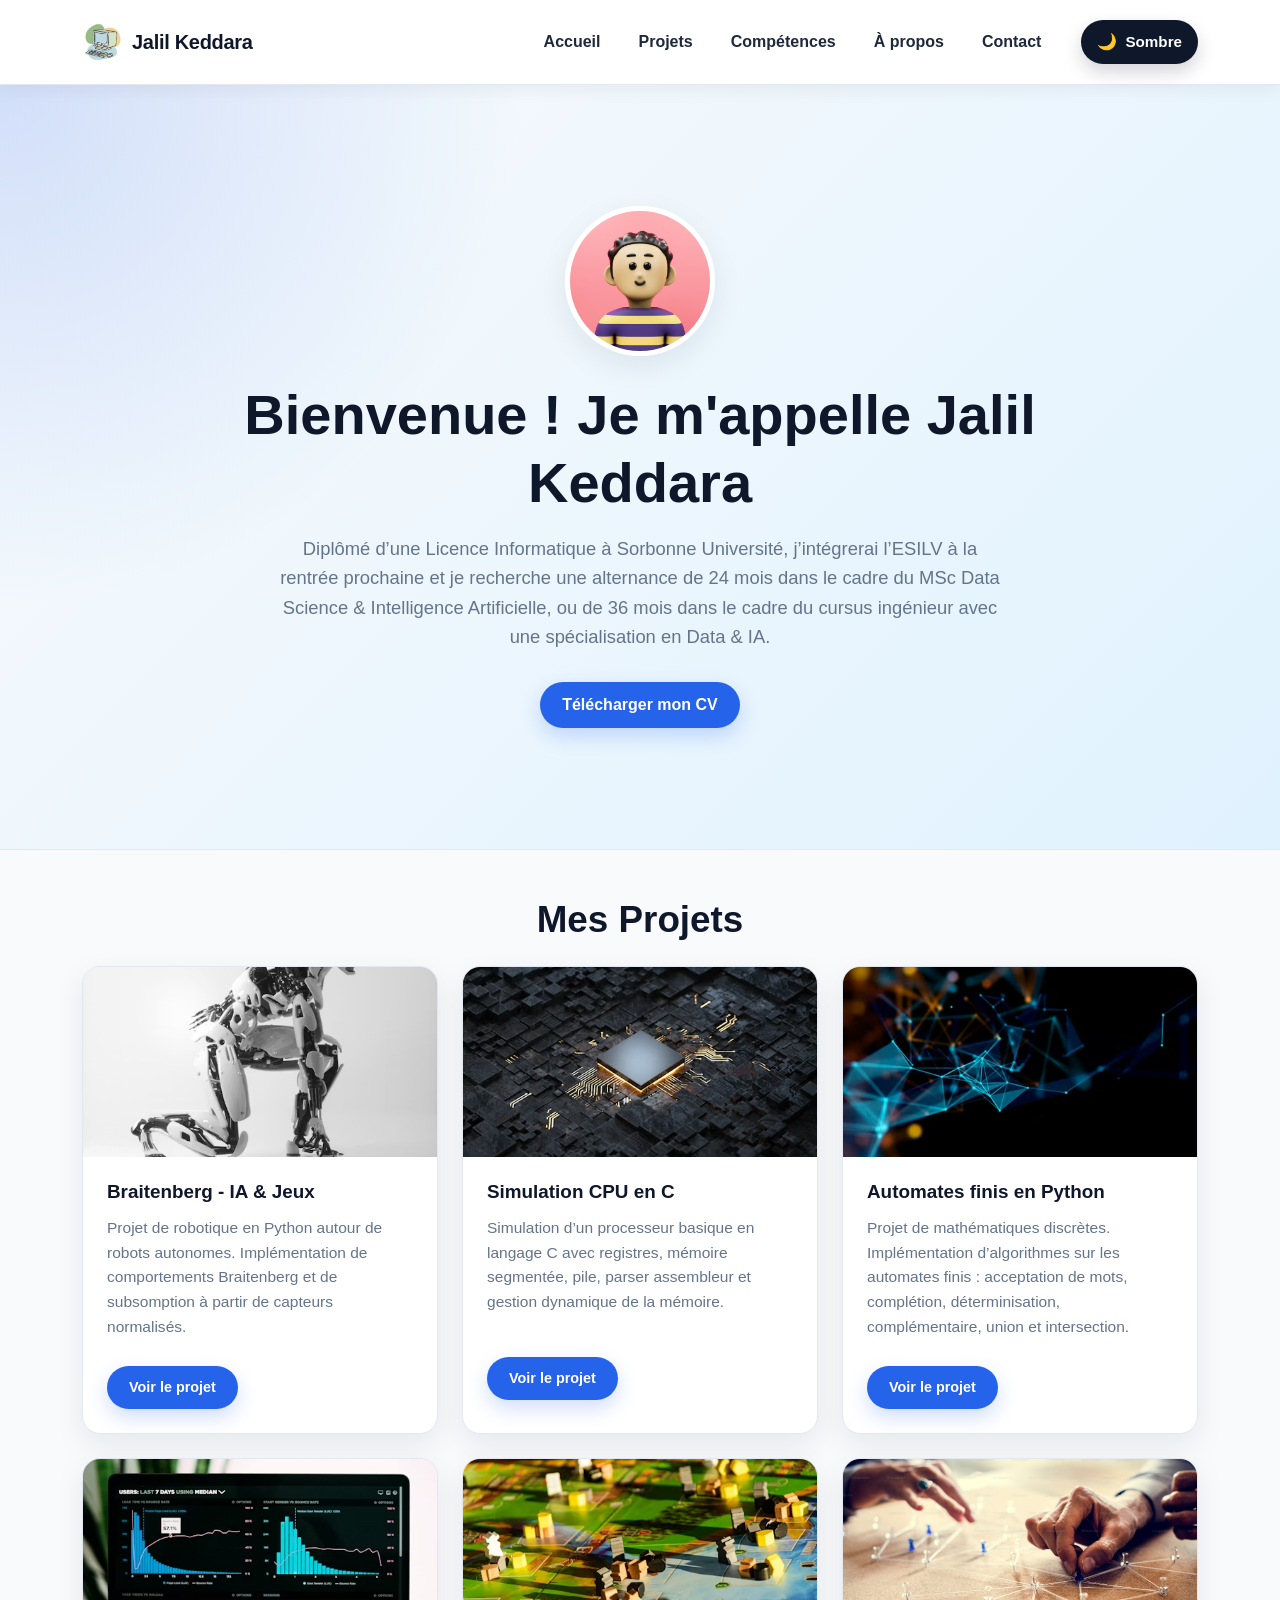
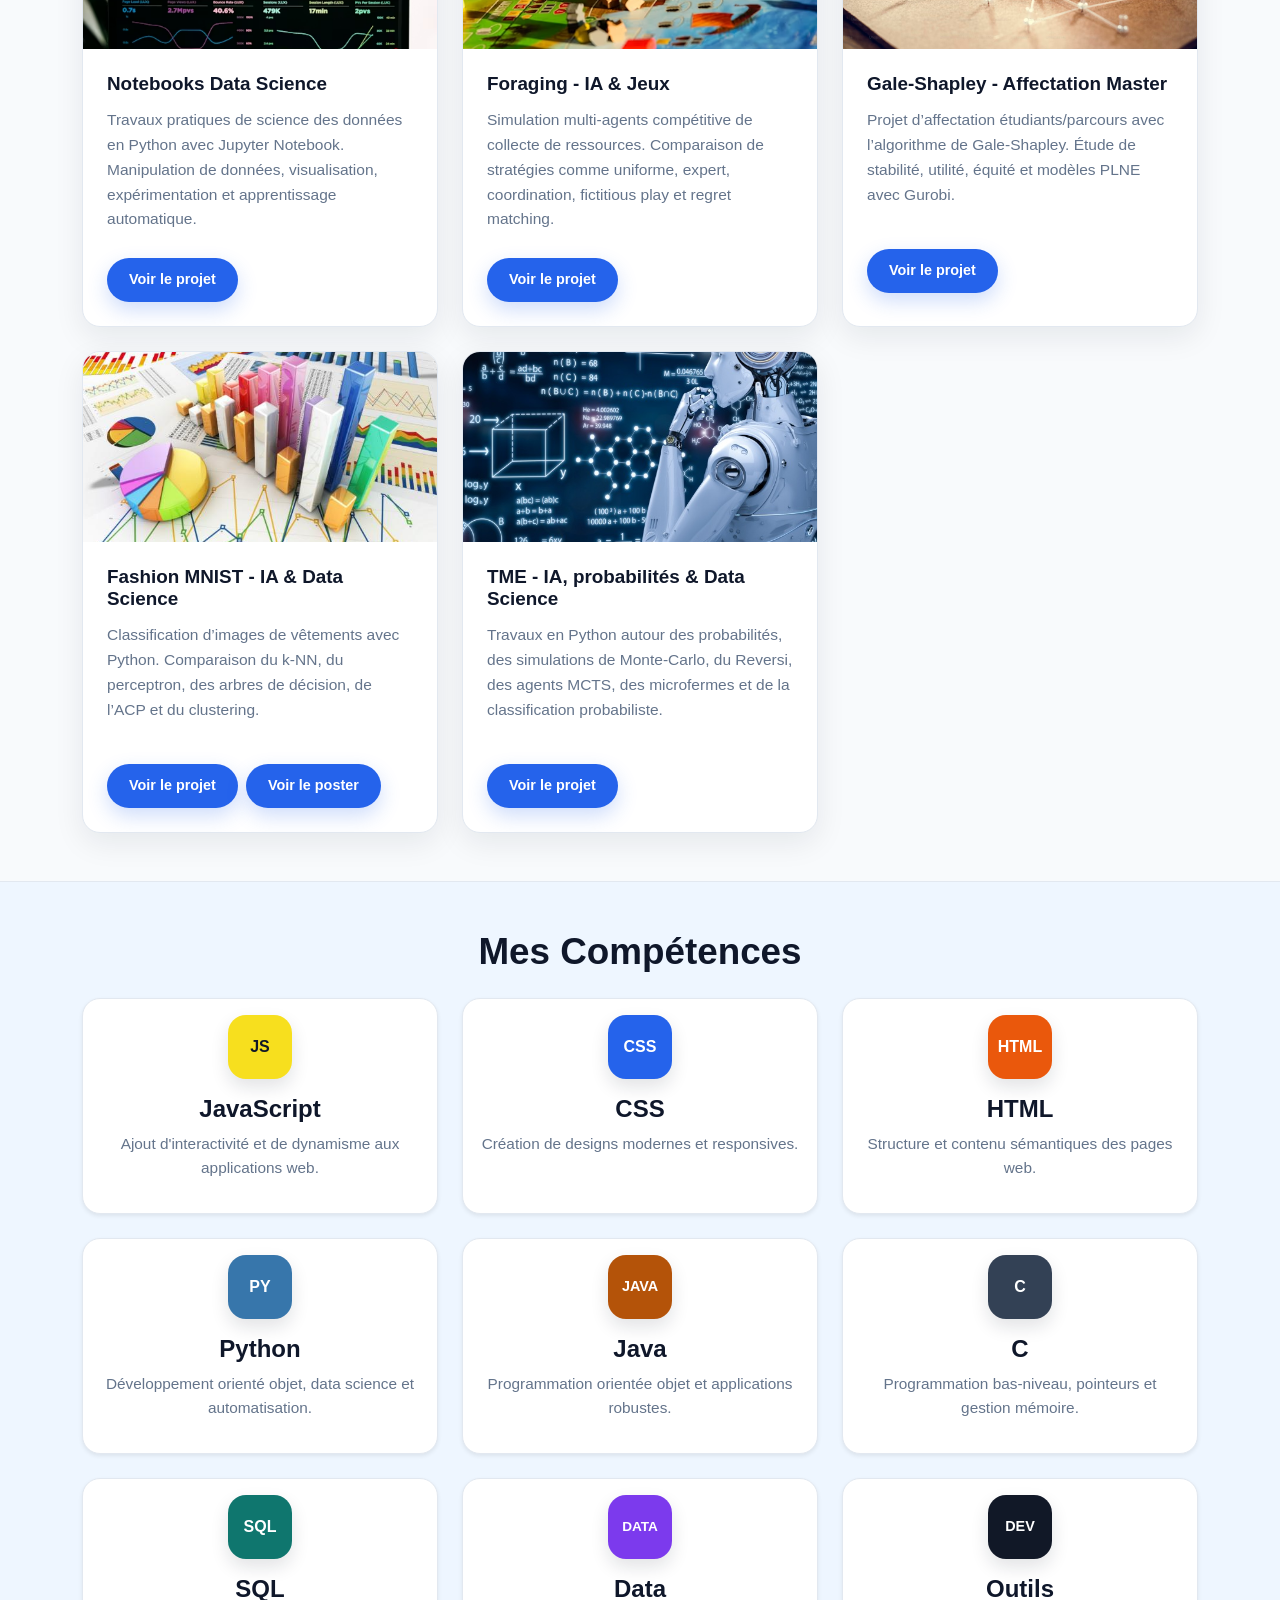
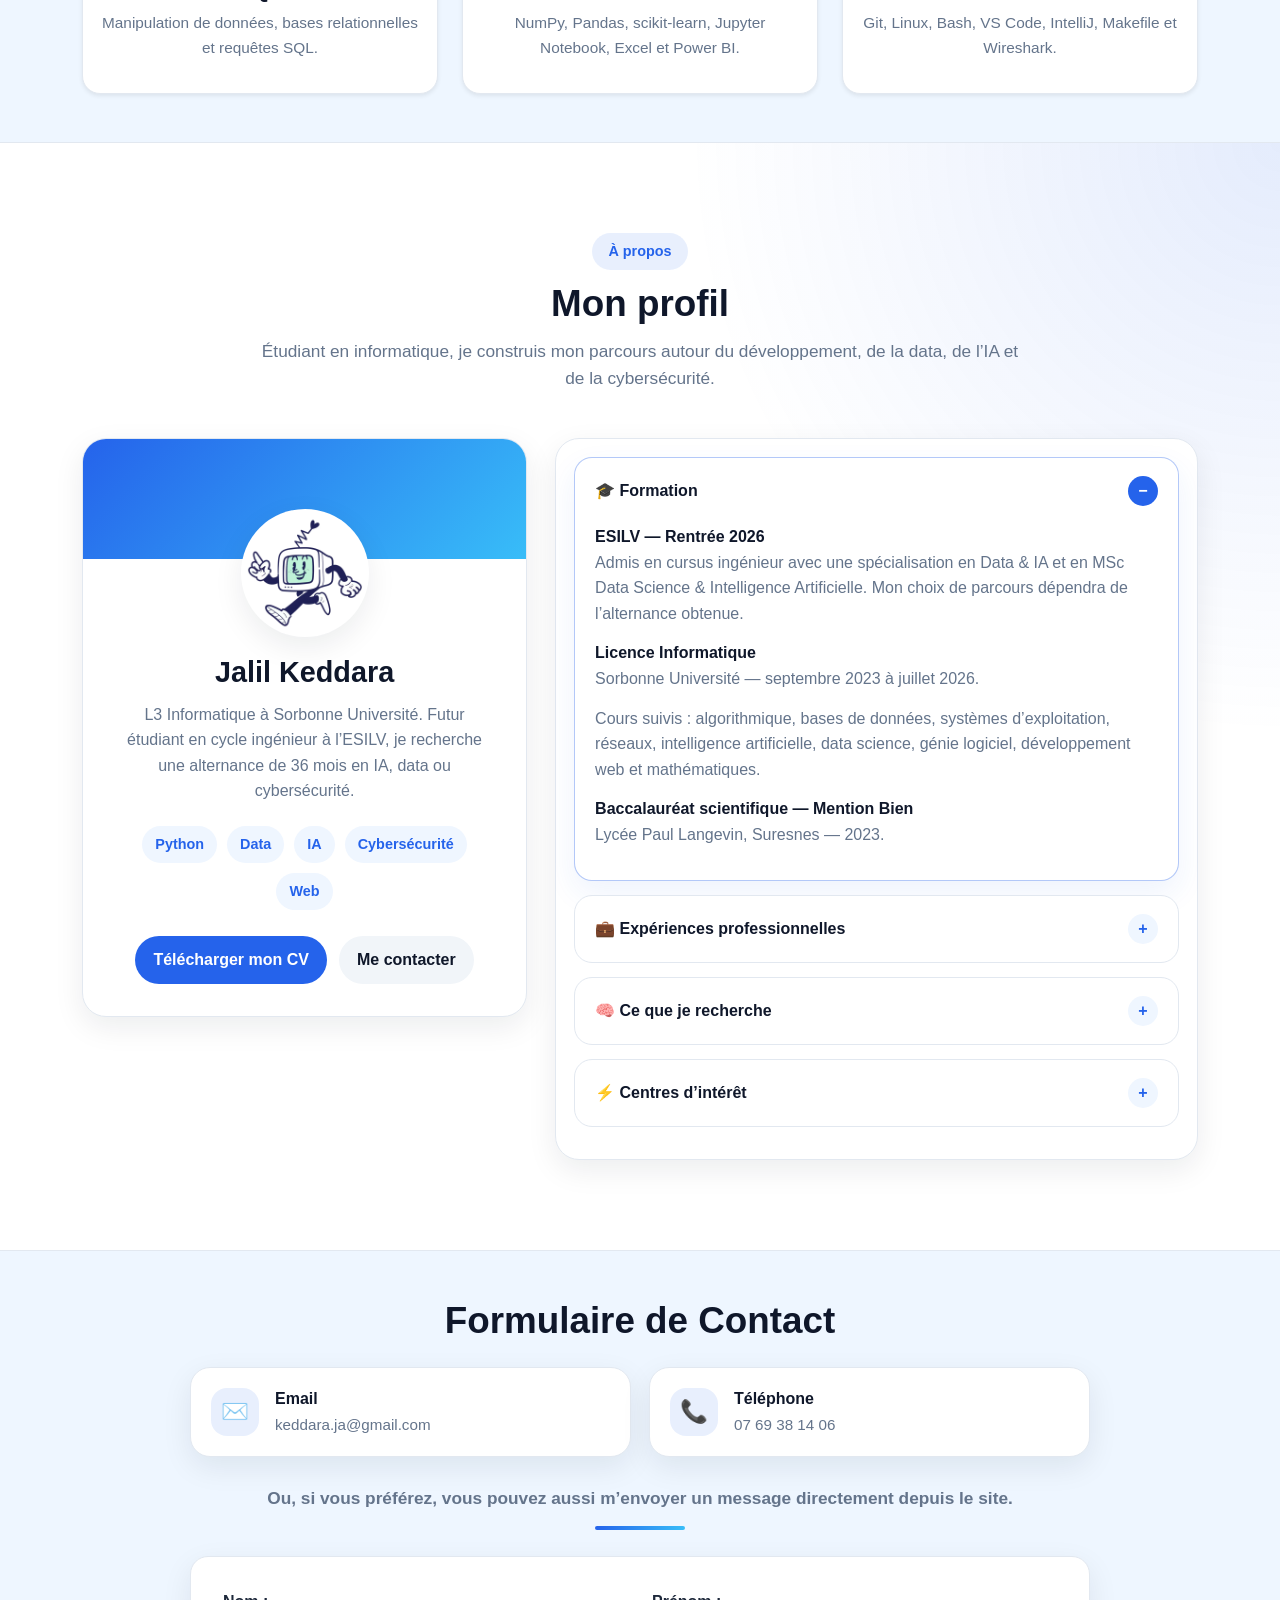
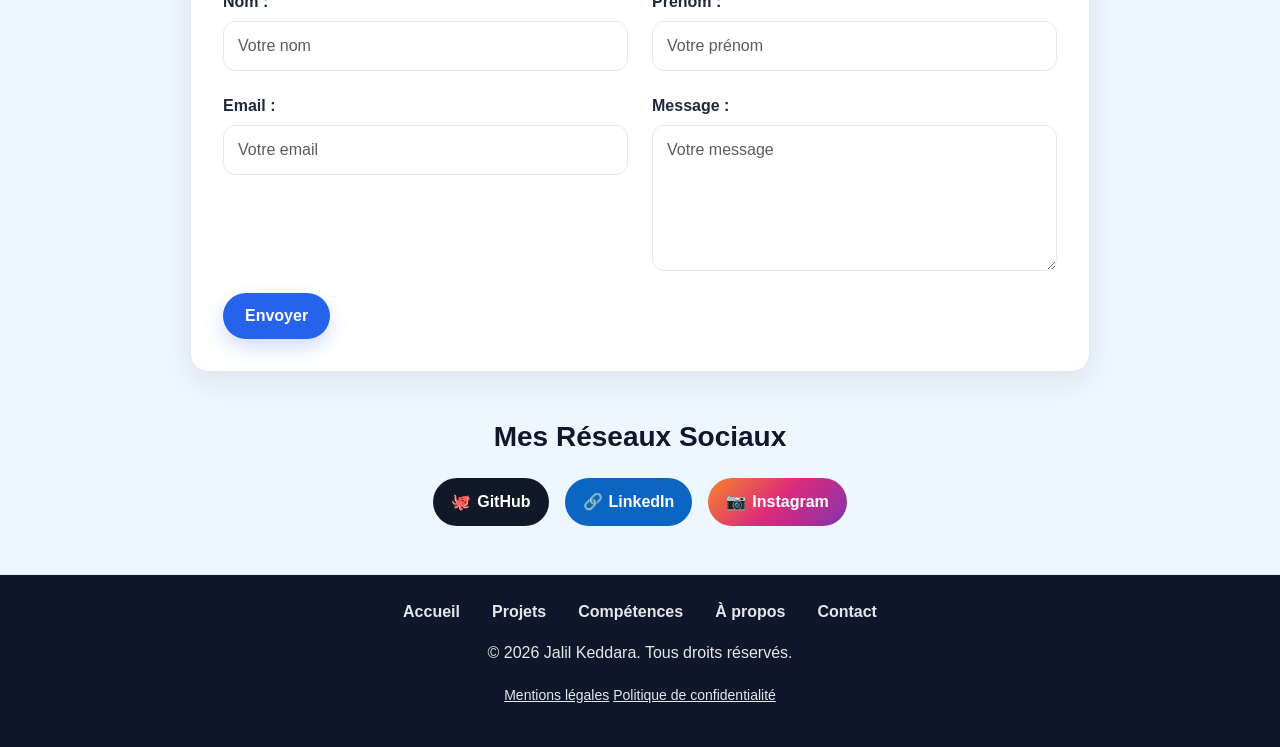
==== index.html @ 9b80ce64 "Mise à jour du portfolio et de la formation" ====
<!DOCTYPE html>
<html lang="fr">
<head>
    <meta charset="UTF-8">
    <meta name="viewport" content="width=device-width, initial-scale=1.0">
    <title>Portfolio - Jalil</title>

    <!-- Bootstrap CSS -->
    <link href="https://cdn.jsdelivr.net/npm/bootstrap@5.3.3/dist/css/bootstrap.min.css" rel="stylesheet">
    
    <!-- CSS local -->
    <link rel="stylesheet" href="index.css">
</head>

<body>
    <header>
    <nav class="navbar navbar-expand-md navbar-light py-3">
        <div class="container">
            <a class="navbar-brand d-flex align-items-center" href="#home">
                <img src="éléments/logo.avif" alt="Logo" width="42" height="42" class="me-2">
                <span class="brand-name">Jalil Keddara</span>
            </a>

            <button class="navbar-toggler" type="button" data-bs-toggle="collapse" data-bs-target="#navbarNav" 
                aria-controls="navbarNav" aria-expanded="false" aria-label="Toggle navigation">
                <span class="navbar-toggler-icon"></span>
            </button>

            <div class="collapse navbar-collapse" id="navbarNav">
                <ul class="navbar-nav ms-auto align-items-md-center text-center text-md-start">
                    <li class="nav-item">
                        <a class="nav-link" href="#home">Accueil</a>
                    </li>

                    <li class="nav-item">
                        <a class="nav-link" href="#projects">Projets</a>
                    </li>

                    <li class="nav-item">
                        <a class="nav-link" href="#skills">Compétences</a>
                    </li>

                    <li class="nav-item">
                        <a class="nav-link" href="#about">À propos</a>
                    </li>

                    <li class="nav-item">
                        <a class="nav-link" href="#contact">Contact</a>
                    </li>

                    <li class="nav-item ms-md-3 mt-3 mt-md-0">
                        <button id="toggleDarkMode" class="dark-toggle" type="button">
                            <span class="dark-toggle-icon">🌙</span>
                            <span class="dark-toggle-text">Sombre</span>
                        </button>
                    </li>
                </ul>
            </div>
        </div>
    </nav>
    </header>

    <!-- Accueil -->
    <section id="home">
        <div class="intro">
            <img src="éléments/avatar.avif" alt="Avatar de profil" class="profile-picture">
            <h1>Bienvenue ! Je m'appelle Jalil Keddara</h1>
            <p>
                Diplômé d’une Licence Informatique à Sorbonne Université, j’intégrerai l’ESILV à la rentrée prochaine et je recherche une alternance de 24 		 	 mois dans le cadre du MSc Data Science & Intelligence Artificielle, ou de 36 mois dans le cadre du cursus ingénieur avec une spécialisation en Data & IA.
            </p>
            <a href="éléments/cv.pdf" target="_blank" download class="btn btn-primary">Télécharger mon CV</a>
        </div>
    </section>

    <!-- Projets -->
	<section id="projects" class="p-5">
	    <div class="container">
		<h2 class="text-center mb-4">Mes Projets</h2>

		<div class="row g-4">

		    <!-- Projet 1 : Braitenberg -->
		    <div class="col-md-6 col-lg-4">
		        <div class="card h-100">
		            <img
		                src="éléments/braitenberg.avif"
		                class="img-fluid card-img-top"
		                alt="Projet Braitenberg"
		            >

		            <div class="card-body">
		                <h5 class="card-title">Braitenberg - IA & Jeux</h5>

		                <p class="card-text">
		                    Projet de robotique en Python autour de robots autonomes.
		                    Implémentation de comportements Braitenberg et de subsomption
		                    à partir de capteurs normalisés.
		                </p>

		                <a
		                    href="https://github.com/Jalil192/braitenberg"
		                    target="_blank"
		                    rel="noopener noreferrer"
		                    class="btn btn-primary"
		                >
		                    Voir le projet
		                </a>
		            </div>
		        </div>
		    </div>

		    <!-- Projet 2 : Simulation CPU -->
		    <div class="col-md-6 col-lg-4">
		        <div class="card h-100">
		            <img
		                src="éléments/cpu.avif"
		                class="img-fluid card-img-top"
		                alt="Projet Simulation CPU"
		            >

		            <div class="card-body">
		                <h5 class="card-title">Simulation CPU en C</h5>

		                <p class="card-text">
		                    Simulation d’un processeur basique en langage C avec registres,
		                    mémoire segmentée, pile, parser assembleur et gestion dynamique
		                    de la mémoire.
		                </p>

		                <a
		                    href="https://github.com/Jalil192/cpu-simulation-c"
		                    target="_blank"
		                    rel="noopener noreferrer"
		                    class="btn btn-primary"
		                >
		                    Voir le projet
		                </a>
		            </div>
		        </div>
		    </div>

		    <!-- Projet 3 : Automates finis -->
		    <div class="col-md-6 col-lg-4">
		        <div class="card h-100">
		            <img
		                src="éléments/automates.avif"
		                class="img-fluid card-img-top"
		                alt="Projet Automates finis"
		            >

		            <div class="card-body">
		                <h5 class="card-title">Automates finis en Python</h5>

		                <p class="card-text">
		                    Projet de mathématiques discrètes. Implémentation d’algorithmes
		                    sur les automates finis : acceptation de mots, complétion,
		                    déterminisation, complémentaire, union et intersection.
		                </p>

		                <a
		                    href="https://github.com/Jalil192/lu2in005-automates-python"
		                    target="_blank"
		                    rel="noopener noreferrer"
		                    class="btn btn-primary"
		                >
		                    Voir le projet
		                </a>
		            </div>
		        </div>
		    </div>

		    <!-- Projet 4 : Notebooks Data Science -->
		    <div class="col-md-6 col-lg-4">
		        <div class="card h-100">
		            <img
		                src="éléments/notebook.avif"
		                class="img-fluid card-img-top"
		                alt="Projet Data Science"
		            >

		            <div class="card-body">
		                <h5 class="card-title">Notebooks Data Science</h5>

		                <p class="card-text">
		                    Travaux pratiques de science des données en Python avec
		                    Jupyter Notebook. Manipulation de données, visualisation,
		                    expérimentation et apprentissage automatique.
		                </p>

		                <a
		                    href="https://github.com/Jalil192/data-science-notebooks"
		                    target="_blank"
		                    rel="noopener noreferrer"
		                    class="btn btn-primary"
		                >
		                    Voir le projet
		                </a>
		            </div>
		        </div>
		    </div>

		    <!-- Projet 5 : Foraging IA & Jeux -->
		    <div class="col-md-6 col-lg-4">
		        <div class="card h-100">
		            <img
		                src="éléments/foraging.avif"
		                class="img-fluid card-img-top"
		                alt="Projet Foraging IA et Jeux"
		            >

		            <div class="card-body">
		                <h5 class="card-title">Foraging - IA & Jeux</h5>

		                <p class="card-text">
		                    Simulation multi-agents compétitive de collecte de ressources.
		                    Comparaison de stratégies comme uniforme, expert, coordination,
		                    fictitious play et regret matching.
		                </p>

		                <a
		                    href="https://github.com/Jalil192/foraging-ia-jeux"
		                    target="_blank"
		                    rel="noopener noreferrer"
		                    class="btn btn-primary"
		                >
		                    Voir le projet
		                </a>
		            </div>
		        </div>
		    </div>

		    <!-- Projet 6 : Gale-Shapley -->
		    <div class="col-md-6 col-lg-4">
		        <div class="card h-100">
		            <img
		                src="éléments/gs.avif"
		                class="img-fluid card-img-top"
		                alt="Projet Gale-Shapley"
		            >

		            <div class="card-body">
		                <h5 class="card-title">Gale-Shapley - Affectation Master</h5>

		                <p class="card-text">
		                    Projet d’affectation étudiants/parcours avec l’algorithme
		                    de Gale-Shapley. Étude de stabilité, utilité, équité
		                    et modèles PLNE avec Gurobi.
		                </p>

		                <a
		                    href="https://github.com/Jalil192/gale-shapley-master-affectation"
		                    target="_blank"
		                    rel="noopener noreferrer"
		                    class="btn btn-primary"
		                >
		                    Voir le projet
		                </a>
		            </div>
		        </div>
		    </div>

		    <!-- Projet 7 : Fashion MNIST -->
		    <div class="col-md-6 col-lg-4">
		        <div class="card h-100">
		            <img
		                src="éléments/stats.jpg"
		                class="img-fluid card-img-top"
		                alt="Projet Fashion MNIST"
		            >

		            <div class="card-body">
		                <h5 class="card-title">Fashion MNIST - IA & Data Science</h5>

		                <p class="card-text">
		                    Classification d’images de vêtements avec Python.
		                    Comparaison du k-NN, du perceptron, des arbres de décision,
		                    de l’ACP et du clustering.
		                </p>

		                <div class="d-flex gap-2 flex-wrap mt-auto">
		                    <a
		                        href="https://github.com/Jalil192/fashion-mnist-ia-data-science"
		                        target="_blank"
		                        rel="noopener noreferrer"
		                        class="btn btn-primary"
		                    >
		                        Voir le projet
		                    </a>

		                    <a
		                        href="https://github.com/Jalil192/fashion-mnist-ia-data-science/blob/main/poster.pdf"
		                        target="_blank"
		                        rel="noopener noreferrer"
		                        class="btn btn-primary"
		                    >
		                        Voir le poster
		                    </a>
		                </div>
		            </div>
		        </div>
		    </div>

		    <!-- Projet 8 : TME statistiques et probabilités -->
		    <div class="col-md-6 col-lg-4">
		        <div class="card h-100">
		            <img
		                src="éléments/machinelearning.jpg"
		                class="img-fluid card-img-top"
		                alt="TME statistiques et probabilités"
		            >

		            <div class="card-body">
		                <h5 class="card-title">TME - IA, probabilités & Data Science</h5>

		                <p class="card-text">
		                    Travaux en Python autour des probabilités, des simulations
		                    de Monte-Carlo, du Reversi, des agents MCTS, des microfermes
		                    et de la classification probabiliste.
		                </p>

		                <a
		                    href="https://github.com/Jalil192/tmes-ia-probabilites-data-science"
		                    target="_blank"
		                    rel="noopener noreferrer"
		                    class="btn btn-primary"
		                >
		                    Voir le projet
		                </a>
		            </div>
		        </div>
		    </div>

		</div>
	    </div>
</section>

    <!-- Compétences -->
    <section id="skills" class="p-5 bg-light">
        <div class="container">
            <h2 class="text-center mb-4">Mes Compétences</h2>

            <div class="row g-4">
                <div class="col-md-4 col-sm-6 text-center">
                    <div class="skill-card p-3 border rounded shadow-sm">
                        <div class="skill-icon js-icon"></div>
                        <h4 class="mt-3">JavaScript</h4>
                        <p>Ajout d'interactivité et de dynamisme aux applications web.</p>
                    </div>
                </div>

                <div class="col-md-4 col-sm-6 text-center">
                    <div class="skill-card p-3 border rounded shadow-sm">
                        <div class="skill-icon css-icon"></div>
                        <h4 class="mt-3">CSS</h4>
                        <p>Création de designs modernes et responsives.</p>
                    </div>
                </div>

                <div class="col-md-4 col-sm-6 text-center">
                    <div class="skill-card p-3 border rounded shadow-sm">
                        <div class="skill-icon html-icon"></div>
                        <h4 class="mt-3">HTML</h4>
                        <p>Structure et contenu sémantiques des pages web.</p>
                    </div>
                </div>

                <div class="col-md-4 col-sm-6 text-center">
                    <div class="skill-card p-3 border rounded shadow-sm">
                        <div class="skill-icon python-icon"></div>
                        <h4 class="mt-3">Python</h4>
                        <p>Développement orienté objet, data science et automatisation.</p>
                    </div>
                </div>

                <div class="col-md-4 col-sm-6 text-center">
                    <div class="skill-card p-3 border rounded shadow-sm">
                        <div class="skill-icon java-icon"></div>
                        <h4 class="mt-3">Java</h4>
                        <p>Programmation orientée objet et applications robustes.</p>
                    </div>
                </div>

                <div class="col-md-4 col-sm-6 text-center">
                    <div class="skill-card p-3 border rounded shadow-sm">
                        <div class="skill-icon c-icon"></div>
                        <h4 class="mt-3">C</h4>
                        <p>Programmation bas-niveau, pointeurs et gestion mémoire.</p>
                    </div>
                </div>

                <div class="col-md-4 col-sm-6 text-center">
                    <div class="skill-card p-3 border rounded shadow-sm">
                        <div class="skill-icon sql-icon"></div>
                        <h4 class="mt-3">SQL</h4>
                        <p>Manipulation de données, bases relationnelles et requêtes SQL.</p>
                    </div>
                </div>

                <div class="col-md-4 col-sm-6 text-center">
                    <div class="skill-card p-3 border rounded shadow-sm">
                        <div class="skill-icon data-icon"></div>
                        <h4 class="mt-3">Data</h4>
                        <p>NumPy, Pandas, scikit-learn, Jupyter Notebook, Excel et Power BI.</p>
                    </div>
                </div>

                <div class="col-md-4 col-sm-6 text-center">
                    <div class="skill-card p-3 border rounded shadow-sm">
                        <div class="skill-icon linux-icon"></div>
                        <h4 class="mt-3">Outils</h4>
                        <p>Git, Linux, Bash, VS Code, IntelliJ, Makefile et Wireshark.</p>
                    </div>
                </div>
            </div>
        </div>
    </section>

    <!-- À propos -->
    <section id="about" class="about-section">
    <div class="container">
        <div class="about-header text-center">
            <span class="section-tag">À propos</span>
            <h2>Mon profil</h2>
            <p>
                Étudiant en informatique, je construis mon parcours autour du développement,
                de la data, de l’IA et de la cybersécurité.
            </p>
        </div>

        <div class="about-grid">
            <div class="about-card about-main-card">
                <div class="about-avatar">
                    <img src="éléments/avatar1.avif" alt="avatar de Jalil Keddara">
                </div>

                <h3>Jalil Keddara</h3>

                <p class="about-short">
                    L3 Informatique à Sorbonne Université. Futur étudiant en cycle ingénieur à l’ESILV,
                    je recherche une alternance de 36 mois en IA, data ou cybersécurité.
                </p>

                <div class="about-tags">
                    <span>Python</span>
                    <span>Data</span>
                    <span>IA</span>
                    <span>Cybersécurité</span>
                    <span>Web</span>
                </div>

                <div class="about-actions">
                    <a href="éléments/cv.pdf" download class="about-btn primary-btn">Télécharger mon CV</a>
                    <a href="#contact" class="about-btn secondary-btn">Me contacter</a>
                </div>
            </div>

            <div class="about-card about-details-card">
                <div class="accordion-box active">
		    <button class="accordion-btn" type="button">
			<span>🎓 Formation</span>
			<span class="accordion-icon">−</span>
		    </button>

		    <div class="accordion-content">
			<p>
			    <strong>ESILV — Rentrée 2026</strong><br>
			    Admis en cursus ingénieur avec une spécialisation en Data & IA
			    et en MSc Data Science & Intelligence Artificielle.
			    Mon choix de parcours dépendra de l’alternance obtenue.
			</p>
			<p>
			    <strong>Licence Informatique</strong><br>
			    Sorbonne Université — septembre 2023 à juillet 2026.
			</p>

			<p>
			    Cours suivis : algorithmique, bases de données, systèmes d’exploitation,
			    réseaux, intelligence artificielle, data science, génie logiciel,
			    développement web et mathématiques.
			</p>

			<p>
			    <strong>Baccalauréat scientifique — Mention Bien</strong><br>
			    Lycée Paul Langevin, Suresnes — 2023.
			</p>
		    </div>
		</div>

                <div class="accordion-box">
                    <button class="accordion-btn" type="button">
                        <span>💼 Expériences professionnelles</span>
                        <span class="accordion-icon">+</span>
                    </button>

                    <div class="accordion-content">
                        <p>
                            <strong>Intérim SIDE</strong> — mai 2025 à aujourd’hui<br>
                            Préparation de commandes, manutention et libre-service.
                        </p>
                        <p>
                            <strong>Stage - Joke’r Transport</strong> — mai 2025 à juillet 2025<br>
                            Inventaire, réorganisation d’une base de données interne et optimisation d’outils de suivi.
                        </p>
                        <p>
                            <strong>Tuteur en mathématiques</strong> — novembre 2024 à aujourd’hui<br>
                            Accompagnement d’élèves de la primaire jusqu’à la terminale.
                        </p>
                        <p>
                            <strong>Employé polyvalent - McDonald’s</strong> — août 2024 à octobre 2024<br>
                            Accueil client, encaissement, prise de commande et préparation en cuisine.
                        </p>
                    </div>
                </div>

                <div class="accordion-box">
                    <button class="accordion-btn" type="button">
                        <span>🧠 Ce que je recherche</span>
                        <span class="accordion-icon">+</span>
                    </button>

                    <div class="accordion-content">
                        <p>
                            Je recherche une alternance de 36 mois dans un environnement technique,
                            avec des missions concrètes en développement, data, IA ou cybersécurité.
                        </p>
                        <p>
                            Je souhaite progresser sur des projets utiles, bien encadrés, tout en apportant
                            mon sérieux, ma curiosité et ma capacité à apprendre vite.
                        </p>
                    </div>
                </div>

                <div class="accordion-box">
                    <button class="accordion-btn" type="button">
                        <span>⚡ Centres d’intérêt</span>
                        <span class="accordion-icon">+</span>
                    </button>

                    <div class="accordion-content">
                        <p>
                            En dehors des cours, je m’intéresse au football, aux jeux vidéo, au cinéma
                            et aux projets tech personnels.
                        </p>
                        <p>
                            Ces activités m’aident à rester créatif, discipliné et à garder un bon équilibre.
                        </p>
                    </div>
                </div>
            </div>
        </div>
    </div>
</section>

    <!-- Contact -->
    <section id="contact" class="p-5 bg-light">
        <div class="container">
            <h2 class="text-center mb-4">Formulaire de Contact</h2>
            <div class="quick-contact">
	    	<a href="mailto:keddara.ja@gmail.com" class="quick-contact-item">
			<span class="quick-contact-icon">✉️</span>
			<div>
			    <strong>Email</strong>
			    <p>keddara.ja@gmail.com</p>
			</div>
	       </a>
	    	<a href="tel:+33769381406" class="quick-contact-item">
			<span class="quick-contact-icon">📞</span>
			<div>
		    		<strong>Téléphone</strong>
		    		<p>07 69 38 14 06</p>
			</div>
	       </a>
	</div>
    <p class="contact-transition-text">
    Ou, si vous préférez, vous pouvez aussi m’envoyer un message directement depuis le site.
    </p>
    <form id="contactForm" action="https://formspree.io/f/meenyegw" method="POST">
    <div class="row">
        <div class="col-sm-12 col-md-6 mb-3">
            <label for="nom">Nom :</label>
            <input type="text" id="nom" name="nom" placeholder="Votre nom" class="form-control" required>
            <div class="error" id="nomError"></div>
        </div>

        <div class="col-sm-12 col-md-6 mb-3">
            <label for="prenom">Prénom :</label>
            <input type="text" id="prenom" name="prenom" placeholder="Votre prénom" class="form-control" required>
            <div class="error" id="prenomError"></div>
        </div>

        <div class="col-sm-12 col-md-6 mb-3">
            <label for="mail">Email :</label>
            <input type="email" id="mail" name="email" placeholder="Votre email" class="form-control" required>
            <div class="error" id="mailError"></div>
        </div>

        <div class="col-sm-12 col-md-6 mb-3">
            <label for="message">Message :</label>
            <textarea id="message" name="message" rows="5" placeholder="Votre message" class="form-control" required></textarea>
            <div class="error" id="messageError"></div>
        </div>
    </div>

    <input type="hidden" name="_subject" value="Nouveau message depuis le portfolio de Jalil">

    <button type="submit" class="btn btn-primary">Envoyer</button>
</form>
            
            <div class="mt-5">
                <h3 class="text-center mb-3">Mes Réseaux Sociaux</h3>

                <div class="social-links d-flex justify-content-center gap-3 flex-wrap">
                    <a href="https://github.com/Jalil192" class="btn-social github" target="_blank" aria-label="GitHub">
                        GitHub
                    </a>

                    <a href="https://www.linkedin.com/in/jalil-keddara-0895ab334/" class="btn-social linkedin" target="_blank" aria-label="LinkedIn">
                        LinkedIn
                    </a>

                    <a href="https://www.instagram.com/jalil92.1/" class="btn-social instagram" target="_blank" aria-label="Instagram">
                        Instagram
                    </a>
                </div>
            </div>
        </div>
    </section>

    <!-- Footer -->
    <footer class="footer bg-dark text-center text-white py-4">
        <div class="container">
            <div class="footer-links mb-3">
                <a href="#home" class="text-white mx-2">Accueil</a>
                <a href="#projects" class="text-white mx-2">Projets</a>
                <a href="#skills" class="text-white mx-2">Compétences</a>
                <a href="#about" class="text-white mx-2">À propos</a>
                <a href="#contact" class="text-white mx-2">Contact</a>
            </div>

            <p>&copy; 2026 Jalil Keddara. Tous droits réservés.</p>

            <p>
                <small>
                    <a href="mentions_x_confidentialité/mentions-legales.html" target="_blank"class="text-white">Mentions légales</a> 
		    <a href="mentions_x_confidentialité/politique-confidentialite.html" target="_blank" class="text-white">Politique de confidentialité</a>
                </small>
            </p>
        </div>
    </footer>

    <!-- Bootstrap JS -->
    <script src="https://cdn.jsdelivr.net/npm/bootstrap@5.3.3/dist/js/bootstrap.bundle.min.js"></script>

    <!-- JS local -->
    <script src="index.js"></script>
</body>
</html>
---- index.css ----
/* =========================
   GLOBAL
========================= */

:root {
    --primary: #2563eb;
    --primary-dark: #1d4ed8;
    --secondary: #0f172a;
    --background: #f8fafc;
    --surface: #ffffff;
    --surface-soft: #e0f2fe;
    --text: #1e293b;
    --text-muted: #64748b;
    --border: #e2e8f0;
    --shadow: 0 10px 30px rgba(15, 23, 42, 0.08);
    --shadow-hover: 0 16px 40px rgba(15, 23, 42, 0.14);
    --radius: 18px;
}

* {
    box-sizing: border-box;
}

html {
    scroll-behavior: smooth;
}

body {
    margin: 0;
    background: var(--background);
    color: var(--text);
    font-family: Arial, Helvetica, sans-serif;
    line-height: 1.6;
}

section {
    padding: 80px 20px;
}

section h2 {
    font-size: 2.3rem;
    font-weight: 800;
    color: var(--secondary);
    margin-bottom: 40px;
}

section p {
    color: var(--text-muted);
}

/* =========================
   NAVBAR
========================= */

header {
    background: var(--surface);
    box-shadow: 0 4px 18px rgba(15, 23, 42, 0.06);
    position: sticky;
    top: 0;
    z-index: 1000;
}

.navbar {
    background: rgba(255, 255, 255, 0.92) !important;
    backdrop-filter: blur(10px);
    border-bottom: 1px solid var(--border);
}

.navbar-brand img {
    border-radius: 12px;
    object-fit: cover;
}

.brand-name {
    font-weight: 800;
    color: var(--secondary);
    letter-spacing: -0.3px;
}

.navbar-nav {
    gap: 10px;
}

.navbar-nav .nav-item {
    border-right: none;
    padding: 0;
}

.navbar-nav .nav-link {
    color: var(--text) !important;
    font-weight: 600;
    padding: 8px 14px !important;
    border-radius: 999px;
    transition: all 0.25s ease;
}

.navbar-nav .nav-link:hover {
    color: #fff !important;
    background: var(--primary);
}

.navbar-toggler {
    border: 1px solid var(--border);
}

/* Bouton mode sombre dans la navbar */

#toggleDarkMode,
.dark-toggle {
    margin: 0;
    display: inline-flex;
    align-items: center;
    gap: 8px;
    border: none;
    padding: 9px 16px;
    border-radius: 999px;
    background: var(--secondary);
    color: white;
    font-weight: 700;
    box-shadow: 0 8px 18px rgba(15, 23, 42, 0.18);
    transition: all 0.25s ease;
}

#toggleDarkMode:hover,
.dark-toggle:hover {
    background: var(--primary);
    transform: translateY(-2px);
}

.dark-toggle-icon {
    font-size: 1rem;
}

.dark-toggle-text {
    font-size: 0.95rem;
}

/* =========================
   HOME
========================= */

#home {
    min-height: 85vh;
    display: flex;
    align-items: center;
    justify-content: center;
    background:
        radial-gradient(circle at top left, rgba(37, 99, 235, 0.18), transparent 35%),
        linear-gradient(135deg, #f8fafc 0%, #e0f2fe 100%);
    text-align: center;
    border-bottom: 1px solid var(--border);
}

.intro {
    max-width: 850px;
    margin: auto;
    padding: 40px 20px;
}

.profile-picture {
    width: 150px;
    height: 150px;
    object-fit: cover;
    border-radius: 50%;
    border: 5px solid #fff;
    box-shadow: var(--shadow);
    margin-bottom: 25px;
}

#home h1 {
    font-size: clamp(2rem, 5vw, 3.5rem);
    font-weight: 900;
    color: var(--secondary);
    margin-bottom: 18px;
}

#home p {
    font-size: 1.15rem;
    color: var(--text-muted);
    max-width: 720px;
    margin: 0 auto 30px;
}

/* =========================
   BUTTONS
========================= */

.btn,
button {
    border-radius: 999px !important;
}

.btn-primary,
.btn {
    background: var(--primary);
    border: none;
    color: #fff;
    font-weight: 700;
    padding: 11px 22px;
    box-shadow: 0 8px 20px rgba(37, 99, 235, 0.22);
    transition: all 0.25s ease;
}

.btn-primary:hover,
.btn:hover {
    background: var(--primary-dark);
    color: #fff;
    transform: translateY(-2px);
    box-shadow: 0 12px 25px rgba(37, 99, 235, 0.28);
}

/* =========================
   PROJECTS
========================= */

#projects {
    background: var(--background);
    border-bottom: 1px solid var(--border);
}

.card {
    height: 100%;
    border: 1px solid var(--border);
    border-radius: var(--radius);
    overflow: hidden;
    background: var(--surface);
    box-shadow: var(--shadow);
    transition: all 0.25s ease;
}

.card:hover {
    transform: translateY(-8px);
    box-shadow: var(--shadow-hover);
}

.card-img-top {
    height: 190px;
    object-fit: cover;
}

.card-body {
    padding: 24px;
    text-align: left;
}

.card-title {
    font-size: 1.18rem;
    font-weight: 800;
    color: var(--secondary);
    margin-bottom: 12px;
}

.card-text {
    color: var(--text-muted);
    font-size: 0.97rem;
    min-height: 115px;
}

.card .btn {
    margin-top: 10px;
    font-size: 0.9rem;
    text-transform: none;
}

/* =========================
   SKILLS
========================= */

#skills {
    background: #eef6ff !important;
    border-bottom: 1px solid var(--border);
}

.skill-card {
    height: 100%;
    background: var(--surface);
    border: 1px solid var(--border) !important;
    border-radius: var(--radius) !important;
    box-shadow: var(--shadow);
    transition: all 0.25s ease;
}

.skill-card:hover {
    transform: translateY(-8px);
    box-shadow: var(--shadow-hover);
}

.skill-card h4 {
    font-weight: 800;
    color: var(--secondary);
}

.skill-card p {
    font-size: 0.96rem;
    color: var(--text-muted);
}

.skill-icon {
    width: 64px;
    height: 64px;
    margin: 0 auto 12px;
    border-radius: 18px;
    display: flex;
    justify-content: center;
    align-items: center;
    color: #fff;
    font-weight: 800;
    box-shadow: 0 8px 18px rgba(15, 23, 42, 0.12);
}

.js-icon {
    background: #f7df1e;
    color: #111827;
}

.js-icon::after {
    content: "JS";
}

.css-icon {
    background: #2563eb;
}

.css-icon::after {
    content: "CSS";
}

.html-icon {
    background: #ea580c;
}

.html-icon::after {
    content: "HTML";
}

.python-icon {
    background: #3776ab;
}

.python-icon::after {
    content: "PY";
}

.java-icon {
    background: #b45309;
}

.java-icon::after {
    content: "JAVA";
    font-size: 0.9rem;
}

.c-icon {
    background: #334155;
}

.c-icon::after {
    content: "C";
}

.sql-icon {
    background: #0f766e;
}

.sql-icon::after {
    content: "SQL";
}

.data-icon {
    background: #7c3aed;
}

.data-icon::after {
    content: "DATA";
    font-size: 0.85rem;
}

.linux-icon {
    background: #111827;
}

.linux-icon::after {
    content: "DEV";
    font-size: 0.9rem;
}

/* =========================
   ABOUT MODERNE
========================= */

.about-section {
    background:
        radial-gradient(circle at top right, rgba(37, 99, 235, 0.12), transparent 35%),
        #ffffff;
    padding: 90px 20px;
    border-bottom: 1px solid var(--border);
}

.about-header {
    max-width: 760px;
    margin: 0 auto 45px;
}

.section-tag {
    display: inline-block;
    margin-bottom: 12px;
    padding: 7px 16px;
    border-radius: 999px;
    background: rgba(37, 99, 235, 0.1);
    color: var(--primary);
    font-weight: 800;
    font-size: 0.9rem;
}

.about-header h2 {
    margin-bottom: 12px;
}

.about-header p {
    font-size: 1.08rem;
    color: var(--text-muted);
}

.about-grid {
    display: grid;
    grid-template-columns: 0.9fr 1.3fr;
    gap: 28px;
    align-items: start;
}

.about-card {
    background: var(--surface);
    border: 1px solid var(--border);
    border-radius: 24px;
    box-shadow: var(--shadow);
    animation: fadeSlideUp 0.7s ease both;
}

.about-main-card {
    padding: 32px;
    text-align: center;
    position: sticky;
    top: 110px;
    overflow: hidden;
}

.about-main-card::before {
    content: "";
    position: absolute;
    inset: 0;
    height: 120px;
    background: linear-gradient(135deg, var(--primary), #38bdf8);
    z-index: 0;
}

.about-avatar,
.about-main-card h3,
.about-short,
.about-tags,
.about-actions {
    position: relative;
    z-index: 1;
}

.about-avatar {
    width: 128px;
    height: 128px;
    margin: 38px auto 18px;
    border-radius: 50%;
    padding: 5px;
    background: white;
    box-shadow: var(--shadow);
}

.about-avatar img {
    width: 100%;
    height: 100%;
    object-fit: cover;
    border-radius: 50%;
}

.about-main-card h3 {
    font-size: 1.8rem;
    font-weight: 900;
    color: var(--secondary);
    margin-bottom: 12px;
}

.about-short {
    color: var(--text-muted);
    margin-bottom: 22px;
}

.about-tags {
    display: flex;
    justify-content: center;
    flex-wrap: wrap;
    gap: 10px;
    margin-bottom: 26px;
}

.about-tags span {
    padding: 7px 13px;
    border-radius: 999px;
    background: #eff6ff;
    color: var(--primary);
    font-weight: 700;
    font-size: 0.9rem;
}

.about-actions {
    display: flex;
    flex-wrap: wrap;
    justify-content: center;
    gap: 12px;
}

.about-btn {
    text-decoration: none;
    border-radius: 999px;
    padding: 11px 18px;
    font-weight: 800;
    transition: all 0.25s ease;
}

.primary-btn {
    background: var(--primary);
    color: white;
}

.secondary-btn {
    background: #f1f5f9;
    color: var(--secondary);
}

.about-btn:hover {
    transform: translateY(-3px);
    box-shadow: var(--shadow);
}

.primary-btn:hover {
    background: var(--primary-dark);
    color: white;
}

.secondary-btn:hover {
    background: var(--secondary);
    color: white;
}

.about-details-card {
    padding: 18px;
    animation-delay: 0.1s;
}

.accordion-box {
    border: 1px solid var(--border);
    border-radius: 18px;
    margin-bottom: 14px;
    overflow: hidden;
    background: #ffffff;
    transition: all 0.25s ease;
}

.accordion-box:hover {
    transform: translateY(-2px);
    box-shadow: 0 12px 26px rgba(15, 23, 42, 0.08);
}

.accordion-btn {
    width: 100%;
    border: none;
    background: transparent;
    padding: 18px 20px;
    display: flex;
    justify-content: space-between;
    align-items: center;
    color: var(--secondary);
    font-weight: 850;
    font-size: 1rem;
    text-align: left;
    cursor: pointer;
    transition: background 0.25s ease;
}

.accordion-btn:hover {
    background: #f8fafc;
}

.accordion-btn span:first-child {
    display: flex;
    align-items: center;
    gap: 8px;
}

.accordion-icon {
    width: 30px;
    height: 30px;
    border-radius: 50%;
    background: #eff6ff;
    color: var(--primary);
    display: inline-flex;
    align-items: center;
    justify-content: center;
    font-weight: 900;
    transition: all 0.25s ease;
    flex-shrink: 0;
}

.accordion-content {
    max-height: 0;
    overflow: hidden;
    padding: 0 20px;
    transition: max-height 0.35s ease, padding 0.35s ease;
}

.accordion-content p {
    margin-bottom: 14px;
    color: var(--text-muted);
}

.accordion-content strong {
    color: var(--secondary);
}

.accordion-box.active {
    border-color: rgba(37, 99, 235, 0.35);
    box-shadow: 0 12px 30px rgba(37, 99, 235, 0.08);
}

.accordion-box.active .accordion-content {
    max-height: 500px;
    padding: 0 20px 18px;
}

.accordion-box.active .accordion-icon {
    background: var(--primary);
    color: white;
}

/* =========================
   CONTACT
========================= */

#contact {
    background: #eef6ff !important;
    border-bottom: 1px solid var(--border);
}

#contact h2,
#contact h3 {
    color: var(--secondary);
    font-weight: 800;
}

#contact form {
    max-width: 900px;
    margin: auto;
    background: var(--surface);
    padding: 32px;
    border-radius: var(--radius);
    border: 1px solid var(--border);
    box-shadow: var(--shadow);
}

#contact label {
    font-weight: 700;
    color: var(--text);
    margin-bottom: 6px;
}

#contact input,
#contact textarea {
    border: 1px solid var(--border);
    border-radius: 12px;
    padding: 12px 14px;
    font-size: 1rem;
    transition: all 0.2s ease;
}

#contact input:focus,
#contact textarea:focus {
    border-color: var(--primary);
    box-shadow: 0 0 0 4px rgba(37, 99, 235, 0.12);
}

.error {
    color: #dc2626;
    font-size: 0.88rem;
    margin-top: 6px;
}

/* Contact rapide */

.quick-contact {
    max-width: 900px;
    margin: 0 auto 28px;
    display: grid;
    grid-template-columns: repeat(2, 1fr);
    gap: 18px;
}

.quick-contact-item {
    display: flex;
    align-items: center;
    gap: 16px;
    padding: 18px 20px;
    background: var(--surface);
    border: 1px solid var(--border);
    border-radius: 20px;
    box-shadow: var(--shadow);
    text-decoration: none;
    color: var(--text);
    transition: all 0.25s ease;
}

.quick-contact-item:hover {
    transform: translateY(-4px);
    box-shadow: var(--shadow-hover);
    border-color: rgba(37, 99, 235, 0.35);
}

.quick-contact-icon {
    width: 48px;
    height: 48px;
    border-radius: 16px;
    background: rgba(37, 99, 235, 0.1);
    color: var(--primary);
    display: flex;
    align-items: center;
    justify-content: center;
    font-size: 1.4rem;
    flex-shrink: 0;
}

.quick-contact-item strong {
    display: block;
    color: var(--secondary);
    font-size: 1rem;
    margin-bottom: 2px;
}

.quick-contact-item p {
    margin: 0;
    color: var(--text-muted);
    font-size: 0.95rem;
}

/* Phrase de transition contact */

.contact-transition-text {
    max-width: 760px;
    margin: 0 auto 26px;
    text-align: center;
    font-size: 1.08rem;
    font-weight: 600;
    color: var(--text-muted);
    position: relative;
    animation: fadeSlideUp 0.8s ease both;
}

.contact-transition-text::after {
    content: "";
    display: block;
    width: 90px;
    height: 4px;
    margin: 14px auto 0;
    border-radius: 999px;
    background: linear-gradient(90deg, var(--primary), #38bdf8);
    animation: lineGrow 0.9s ease both;
}

/* Réseaux sociaux */

.social-links {
    margin-top: 25px;
}

.btn-social {
    display: inline-flex;
    align-items: center;
    gap: 6px;
    padding: 11px 18px;
    border-radius: 999px;
    color: white;
    font-weight: 700;
    text-decoration: none;
    transition: all 0.25s ease;
}

.btn-social:hover {
    transform: translateY(-3px);
    opacity: 0.9;
    color: #fff;
}

.github {
    background: #111827;
}

.linkedin {
    background: #0a66c2;
}

.instagram {
    background: linear-gradient(135deg, #f58529, #dd2a7b, #8134af);
}

.github::before {
    content: "🐙";
}

.linkedin::before {
    content: "🔗";
}

.instagram::before {
    content: "📷";
}

/* =========================
   FOOTER
========================= */

.footer {
    background: var(--secondary) !important;
    color: #e5e7eb !important;
}

.footer p,
.footer a {
    color: #e5e7eb !important;
}

.footer-links {
    display: flex;
    justify-content: center;
    flex-wrap: wrap;
    gap: 16px;
}

.footer-links a {
    text-decoration: none;
    font-weight: 600;
}

.footer-links a:hover {
    text-decoration: underline;
}

/* =========================
   ANIMATIONS
========================= */

@keyframes fadeSlideUp {
    from {
        opacity: 0;
        transform: translateY(14px);
    }

    to {
        opacity: 1;
        transform: translateY(0);
    }
}

@keyframes lineGrow {
    from {
        width: 0;
        opacity: 0;
    }

    to {
        width: 90px;
        opacity: 1;
    }
}

/* =========================
   DARK MODE
========================= */

.dark-mode {
    background: #020617;
    color: #e5e7eb;
}

.dark-mode header,
.dark-mode .navbar {
    background: rgba(2, 6, 23, 0.94) !important;
    border-bottom: 1px solid #1e293b;
}

.dark-mode .brand-name {
    color: #f8fafc;
}

.dark-mode .navbar-nav .nav-link {
    color: #e5e7eb !important;
}

.dark-mode .navbar-nav .nav-link:hover {
    background: #38bdf8;
    color: #020617 !important;
}

.dark-mode #toggleDarkMode,
.dark-mode .dark-toggle {
    background: #38bdf8;
    color: #020617;
}

.dark-mode #toggleDarkMode:hover,
.dark-mode .dark-toggle:hover {
    background: #0ea5e9;
}

.dark-mode #home {
    background:
        radial-gradient(circle at top left, rgba(56, 189, 248, 0.18), transparent 35%),
        linear-gradient(135deg, #020617 0%, #0f172a 100%);
    border-bottom: 1px solid #1e293b;
}

.dark-mode #home h1,
.dark-mode section h2,
.dark-mode #contact h2,
.dark-mode #contact h3 {
    color: #f8fafc;
}

.dark-mode #home p,
.dark-mode section p {
    color: #cbd5e1;
}

.dark-mode #projects,
.dark-mode #skills,
.dark-mode #contact {
    background: #020617 !important;
    border-bottom: 1px solid #1e293b;
}

.dark-mode .card,
.dark-mode .skill-card,
.dark-mode #contact form {
    background: #0f172a;
    border-color: #1e293b !important;
    box-shadow: 0 12px 30px rgba(0, 0, 0, 0.35);
}

.dark-mode .card-title,
.dark-mode .skill-card h4 {
    color: #38bdf8;
}

.dark-mode .btn,
.dark-mode .btn-primary {
    background: #38bdf8;
    color: #020617;
}

.dark-mode .btn:hover,
.dark-mode .btn-primary:hover {
    background: #0ea5e9;
    color: #020617;
}

/* Dark mode About */

.dark-mode .about-section {
    background:
        radial-gradient(circle at top right, rgba(56, 189, 248, 0.14), transparent 35%),
        #020617;
    border-bottom: 1px solid #1e293b;
}

.dark-mode .section-tag {
    background: rgba(56, 189, 248, 0.12);
    color: #38bdf8;
}

.dark-mode .about-card,
.dark-mode .accordion-box {
    background: #0f172a;
    border-color: #1e293b;
}

.dark-mode .about-main-card h3,
.dark-mode .accordion-btn,
.dark-mode .accordion-content strong {
    color: #f8fafc;
}

.dark-mode .about-short,
.dark-mode .about-header p,
.dark-mode .accordion-content p {
    color: #cbd5e1;
}

.dark-mode .about-tags span {
    background: rgba(56, 189, 248, 0.12);
    color: #38bdf8;
}

.dark-mode .secondary-btn {
    background: #1e293b;
    color: #f8fafc;
}

.dark-mode .secondary-btn:hover {
    background: #38bdf8;
    color: #020617;
}

.dark-mode .accordion-btn:hover {
    background: #111827;
}

.dark-mode .accordion-icon {
    background: #1e293b;
    color: #38bdf8;
}

.dark-mode .accordion-box.active {
    border-color: rgba(56, 189, 248, 0.45);
    box-shadow: 0 14px 34px rgba(56, 189, 248, 0.08);
}

.dark-mode .accordion-box.active .accordion-icon {
    background: #38bdf8;
    color: #020617;
}

/* Dark mode Contact */

.dark-mode #contact label {
    color: #e5e7eb;
}

.dark-mode #contact input,
.dark-mode #contact textarea {
    background: #020617;
    color: #e5e7eb;
    border-color: #334155;
}

.dark-mode #contact input:focus,
.dark-mode #contact textarea:focus {
    border-color: #38bdf8;
    box-shadow: 0 0 0 4px rgba(56, 189, 248, 0.14);
}

.dark-mode .quick-contact-item {
    background: #0f172a;
    border-color: #1e293b;
    color: #e5e7eb;
}

.dark-mode .quick-contact-item:hover {
    border-color: rgba(56, 189, 248, 0.45);
}

.dark-mode .quick-contact-icon {
    background: rgba(56, 189, 248, 0.12);
    color: #38bdf8;
}

.dark-mode .quick-contact-item strong {
    color: #f8fafc;
}

.dark-mode .quick-contact-item p {
    color: #cbd5e1;
}

.dark-mode .contact-transition-text {
    color: #cbd5e1;
}

.dark-mode .contact-transition-text::after {
    background: linear-gradient(90deg, #38bdf8, #0ea5e9);
}

/* Dark mode Footer */

.dark-mode .footer {
    background: #020617 !important;
    border-top: 1px solid #1e293b;
}

/* =========================
   RESPONSIVE
========================= */

@media (max-width: 992px) {
    .about-grid {
        grid-template-columns: 1fr;
    }

    .about-main-card {
        position: static;
    }
}

@media (max-width: 768px) {
    section {
        padding: 60px 16px;
    }

    #home {
        min-height: auto;
        padding-top: 60px;
    }

    .profile-picture {
        width: 120px;
        height: 120px;
    }

    .brand-name {
        font-size: 0.95rem;
    }

    .card-text {
        min-height: auto;
    }

    .about-section {
        padding: 70px 16px;
    }

    .about-main-card {
        padding: 26px 20px;
    }

    .about-actions {
        flex-direction: column;
    }

    .about-btn {
        width: 100%;
        text-align: center;
    }

    #contact form {
        padding: 24px 18px;
    }

    .quick-contact {
        grid-template-columns: 1fr;
    }
}
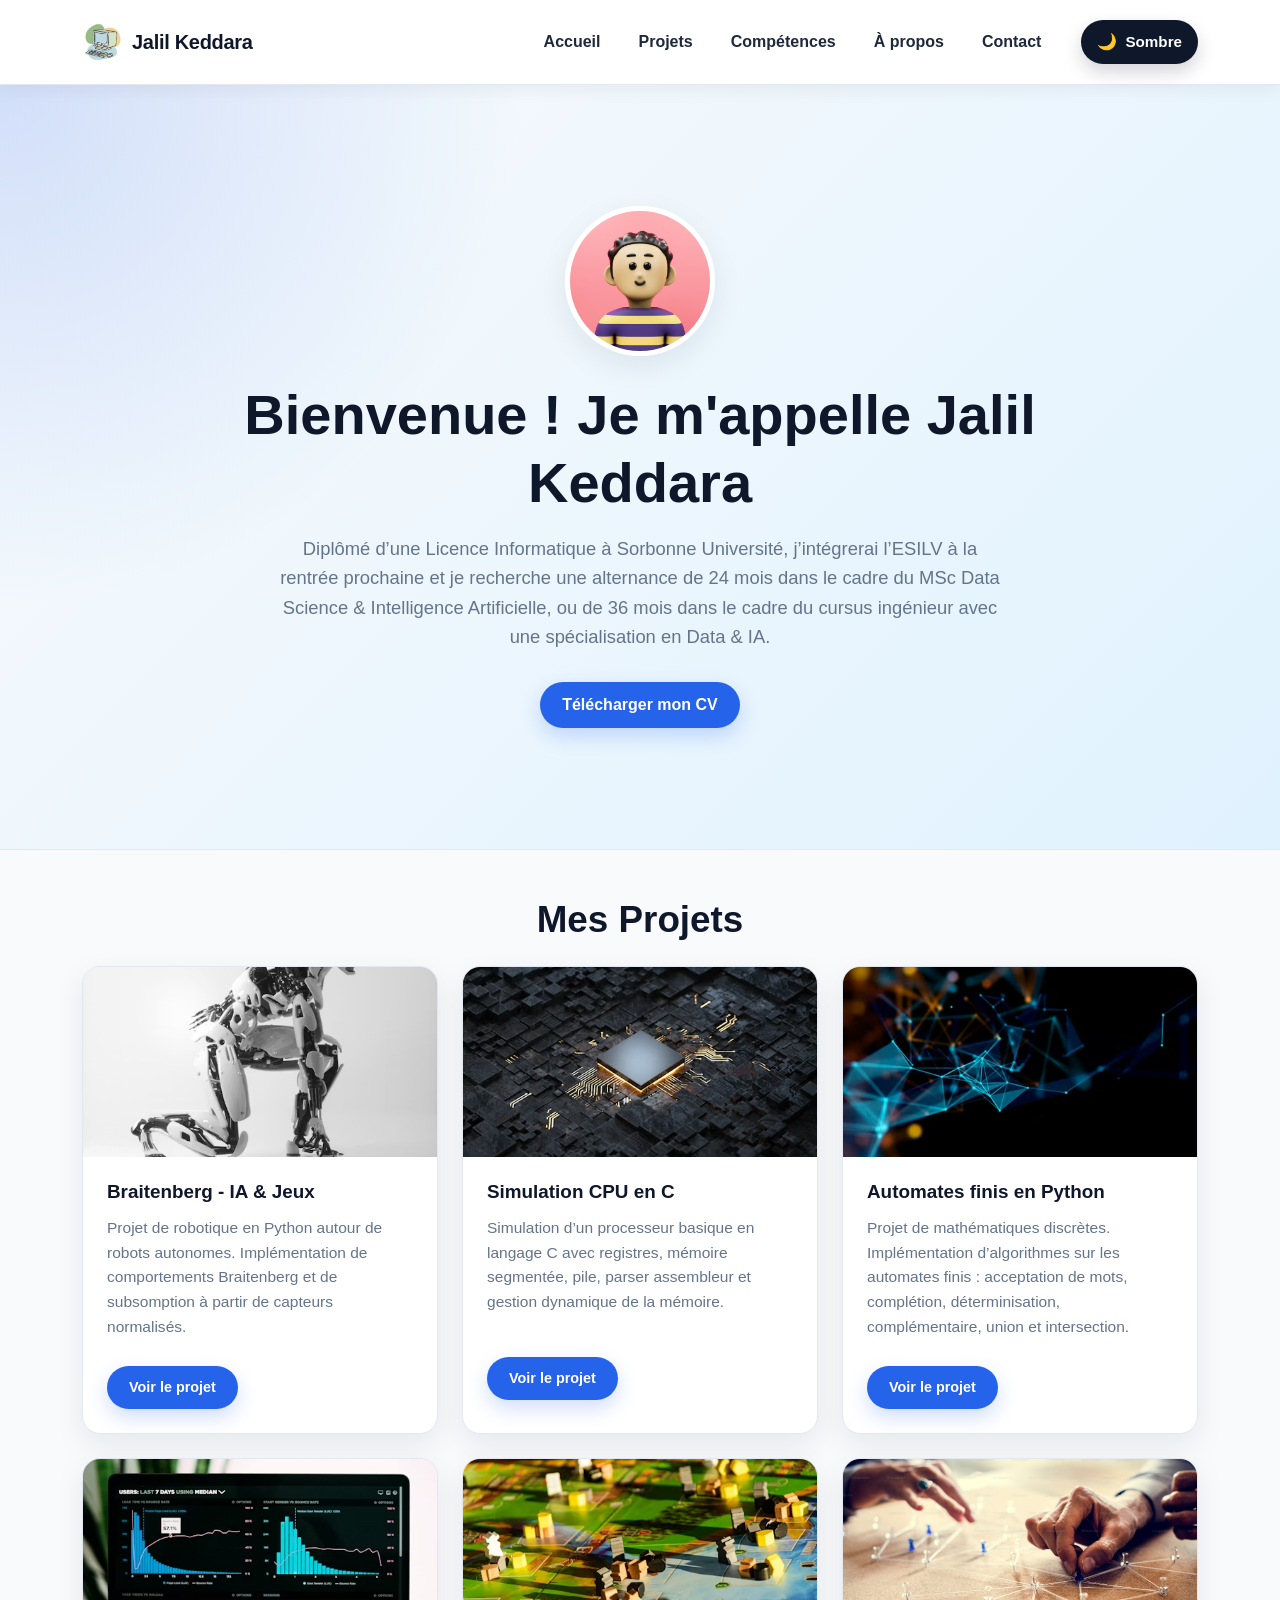
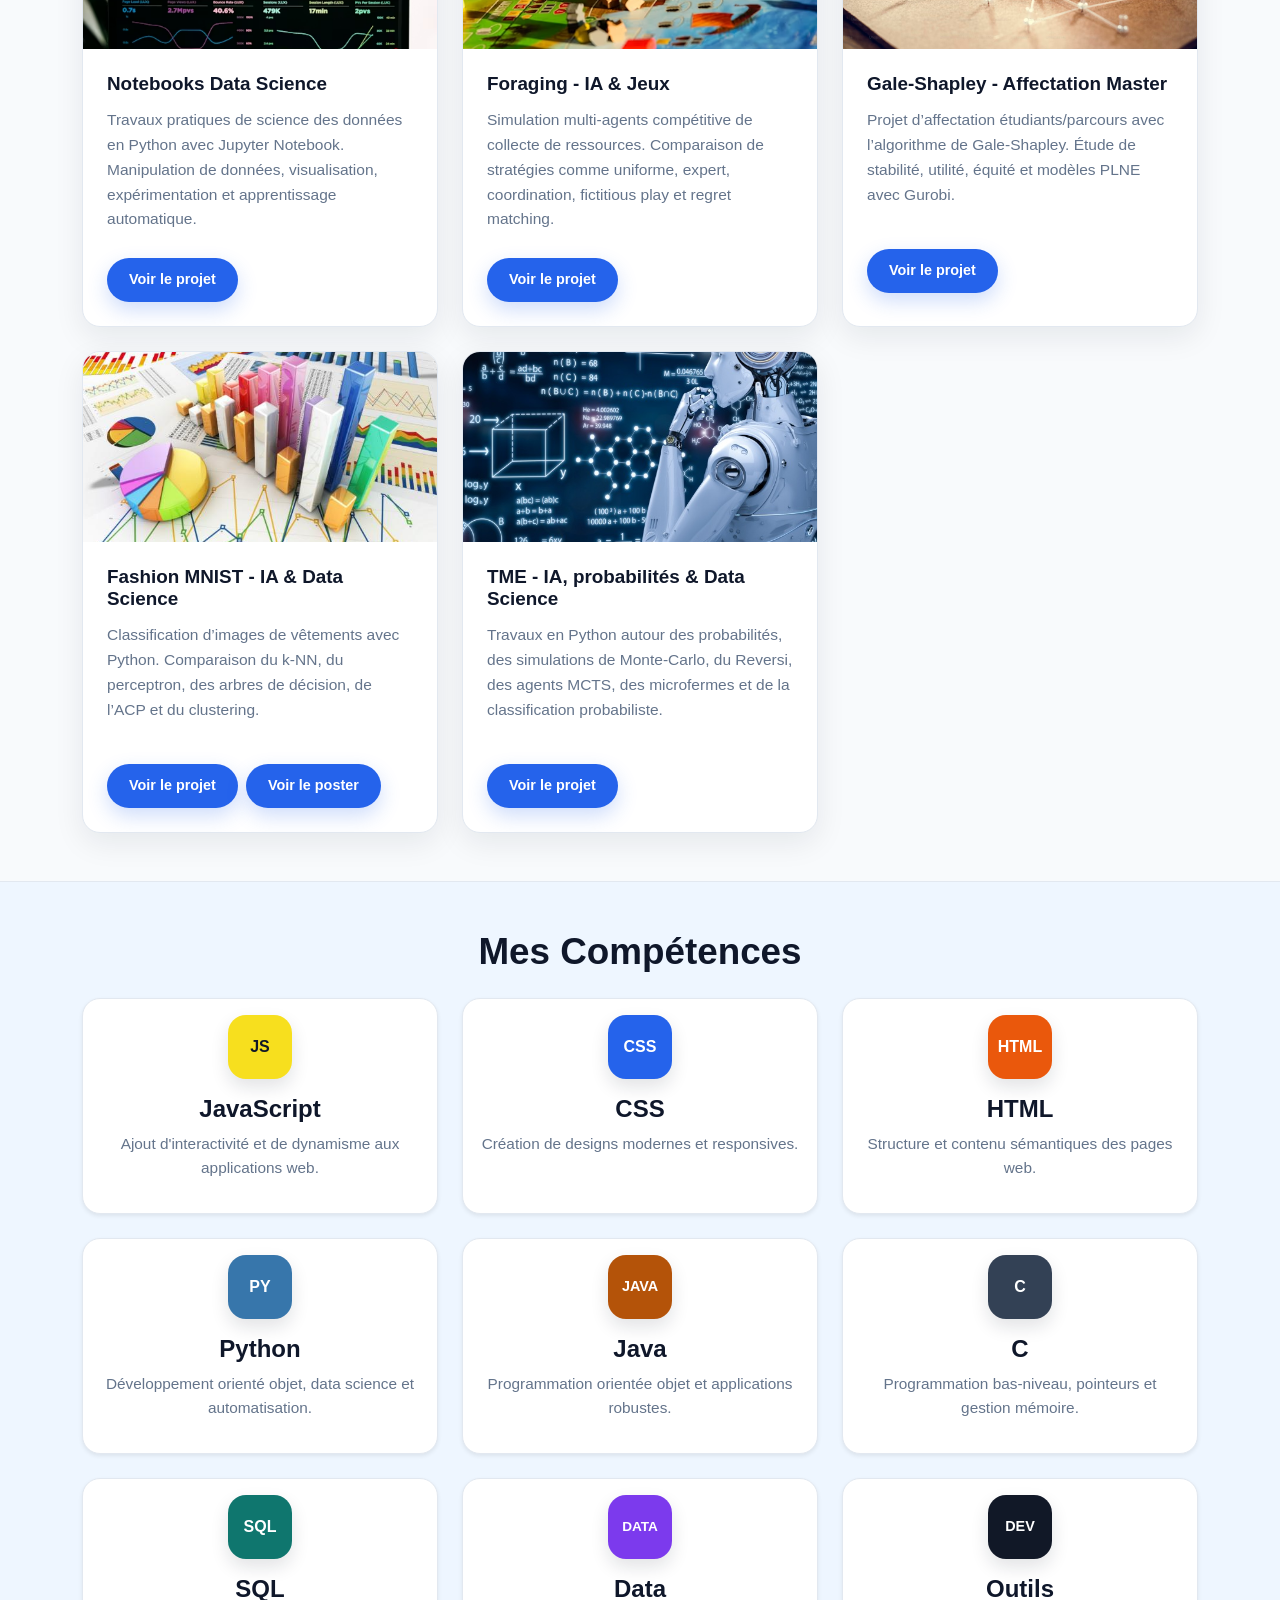
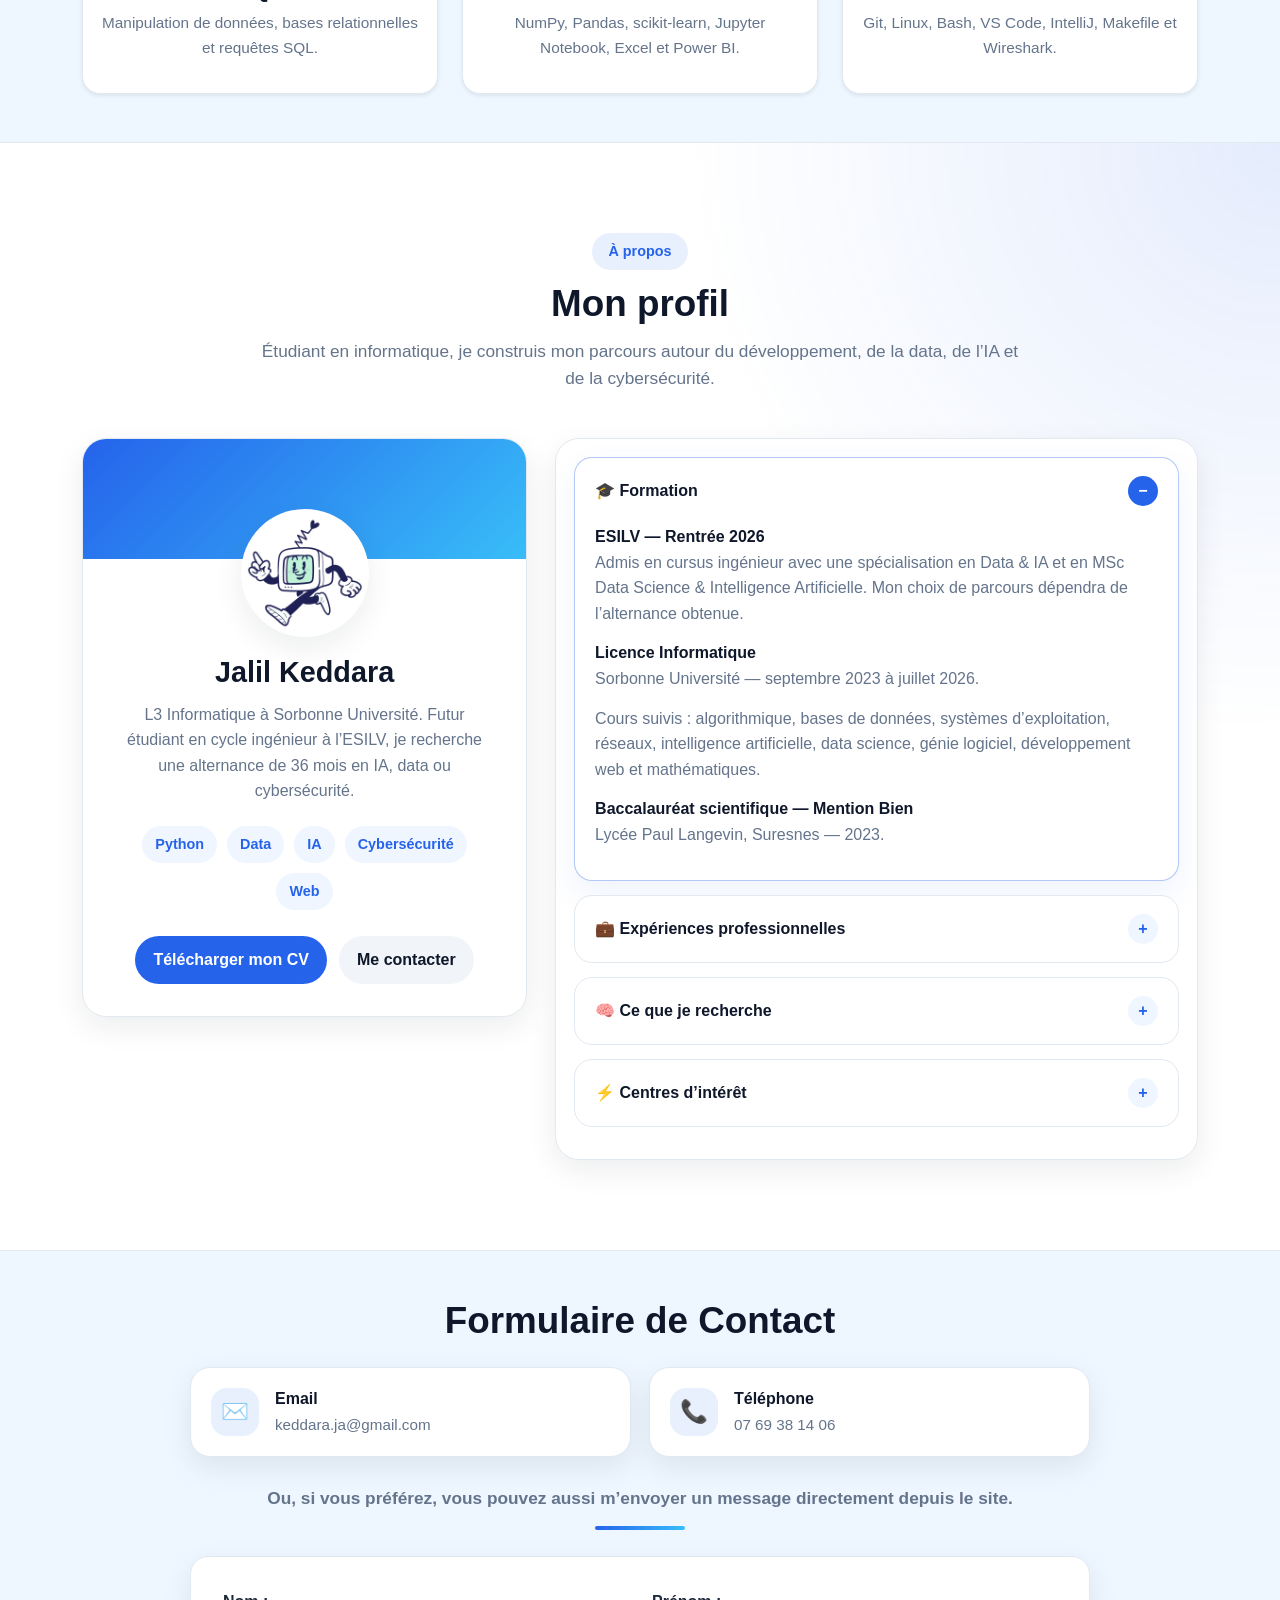
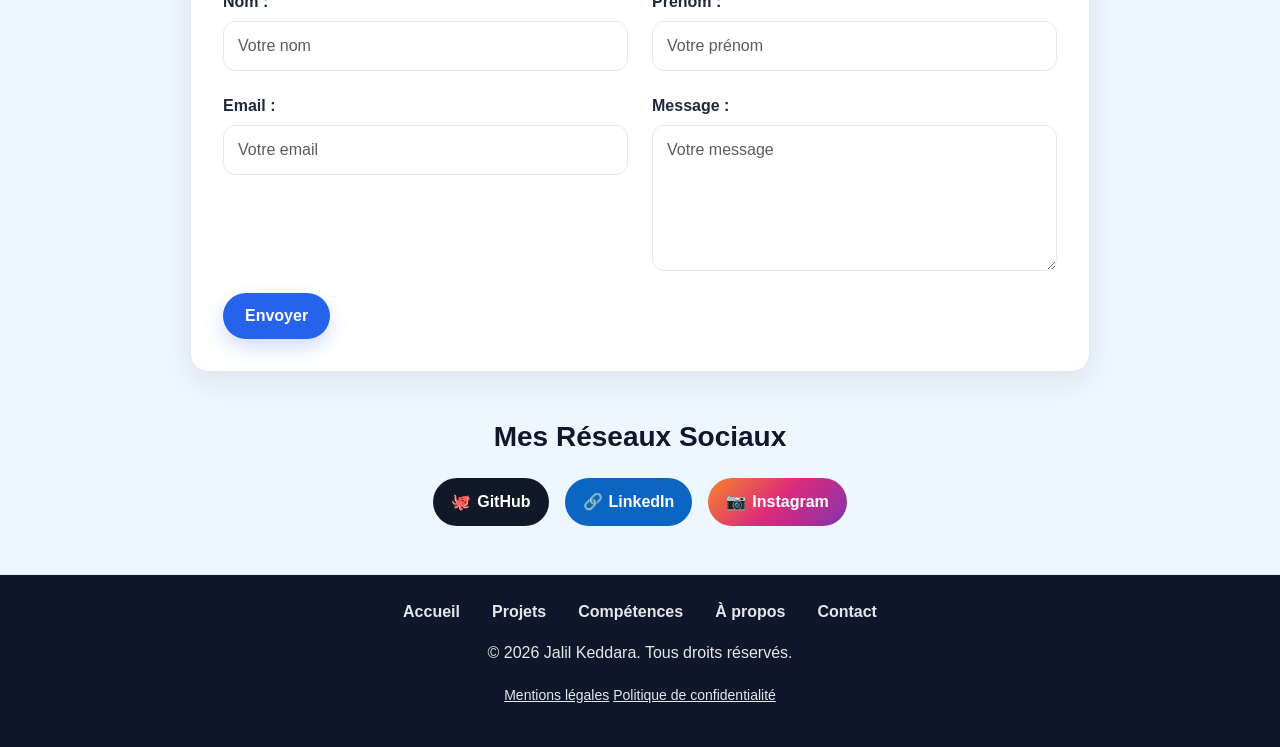
==== commit bed38074: "Mise à jour du portfolio" ====
--- a/index.html
+++ b/index.html
@@ -520,7 +520,7 @@
 
                     <div class="accordion-content">
                         <p>
-                            Je recherche une alternance de 36 mois dans un environnement technique,
+                            Je recherche une alternance de 24/36 mois dans un environnement technique,
                             avec des missions concrètes en développement, data, IA ou cybersécurité.
                         </p>
                         <p>
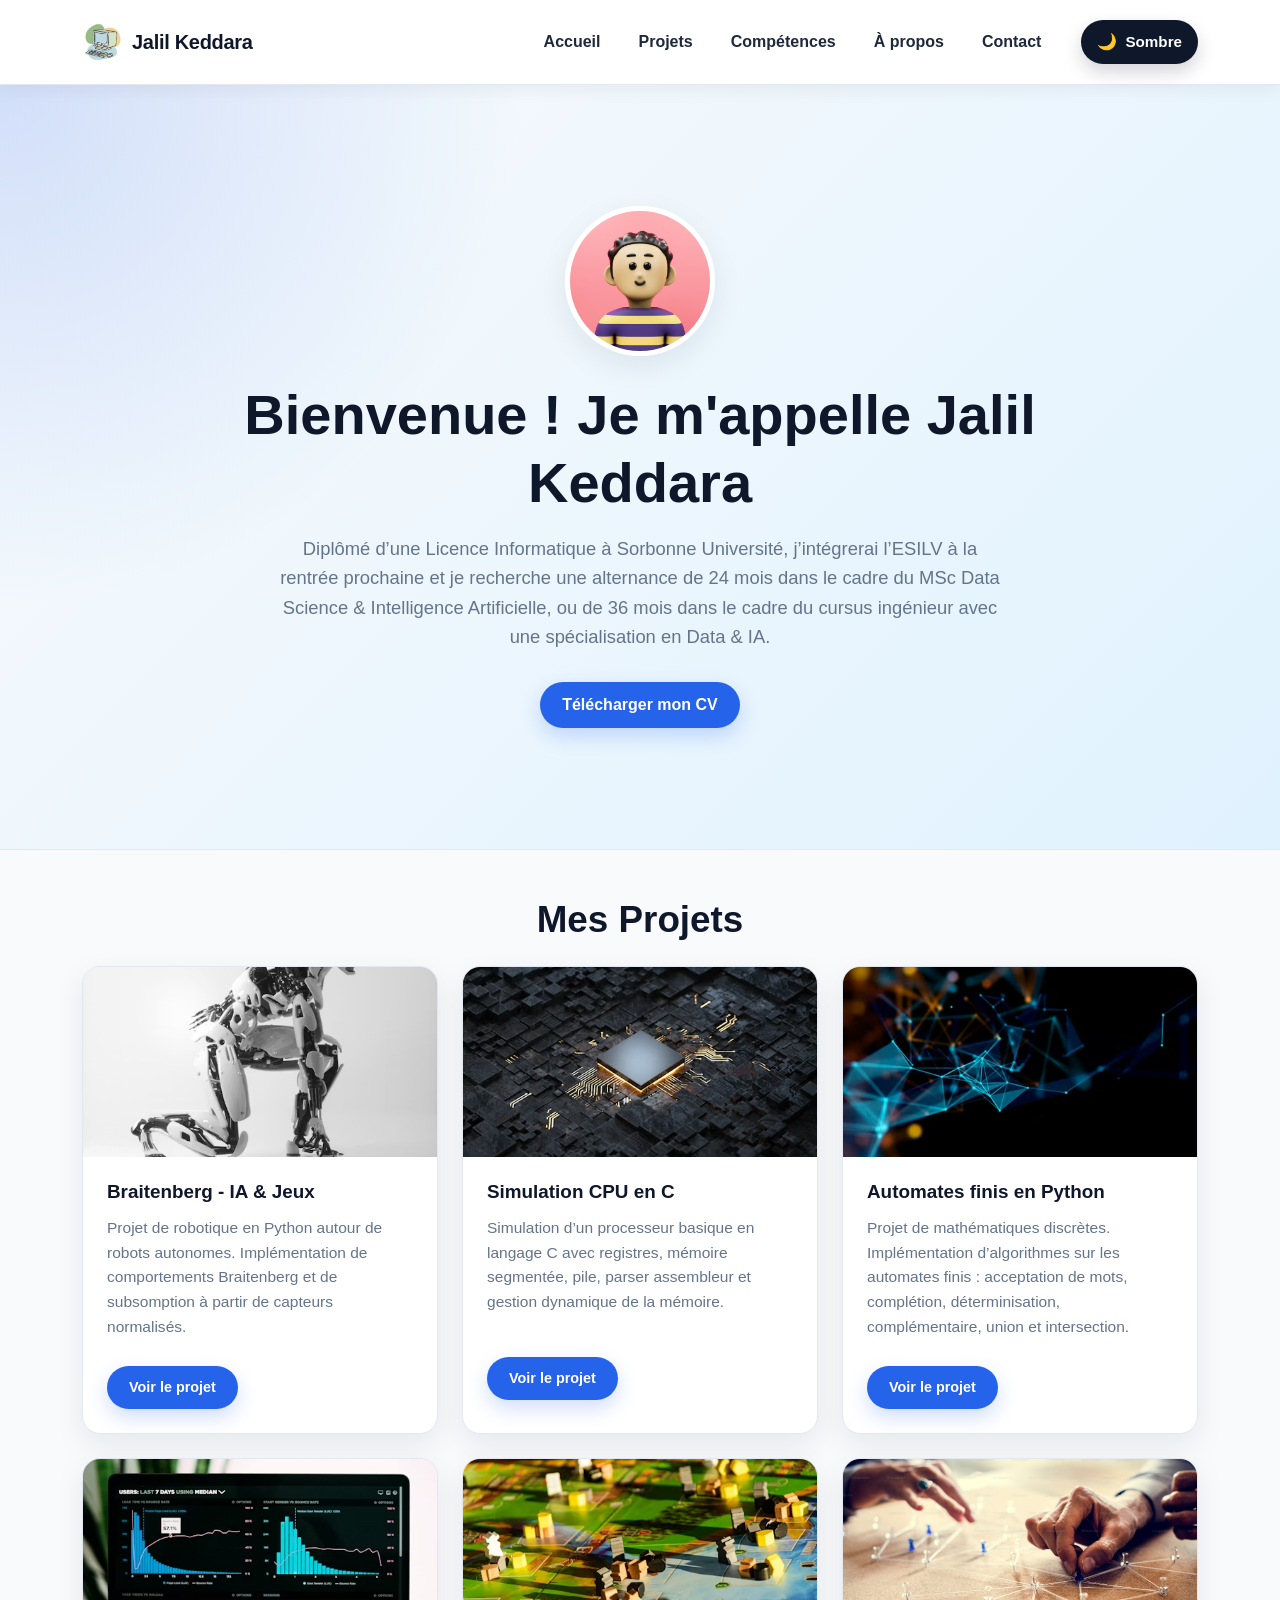
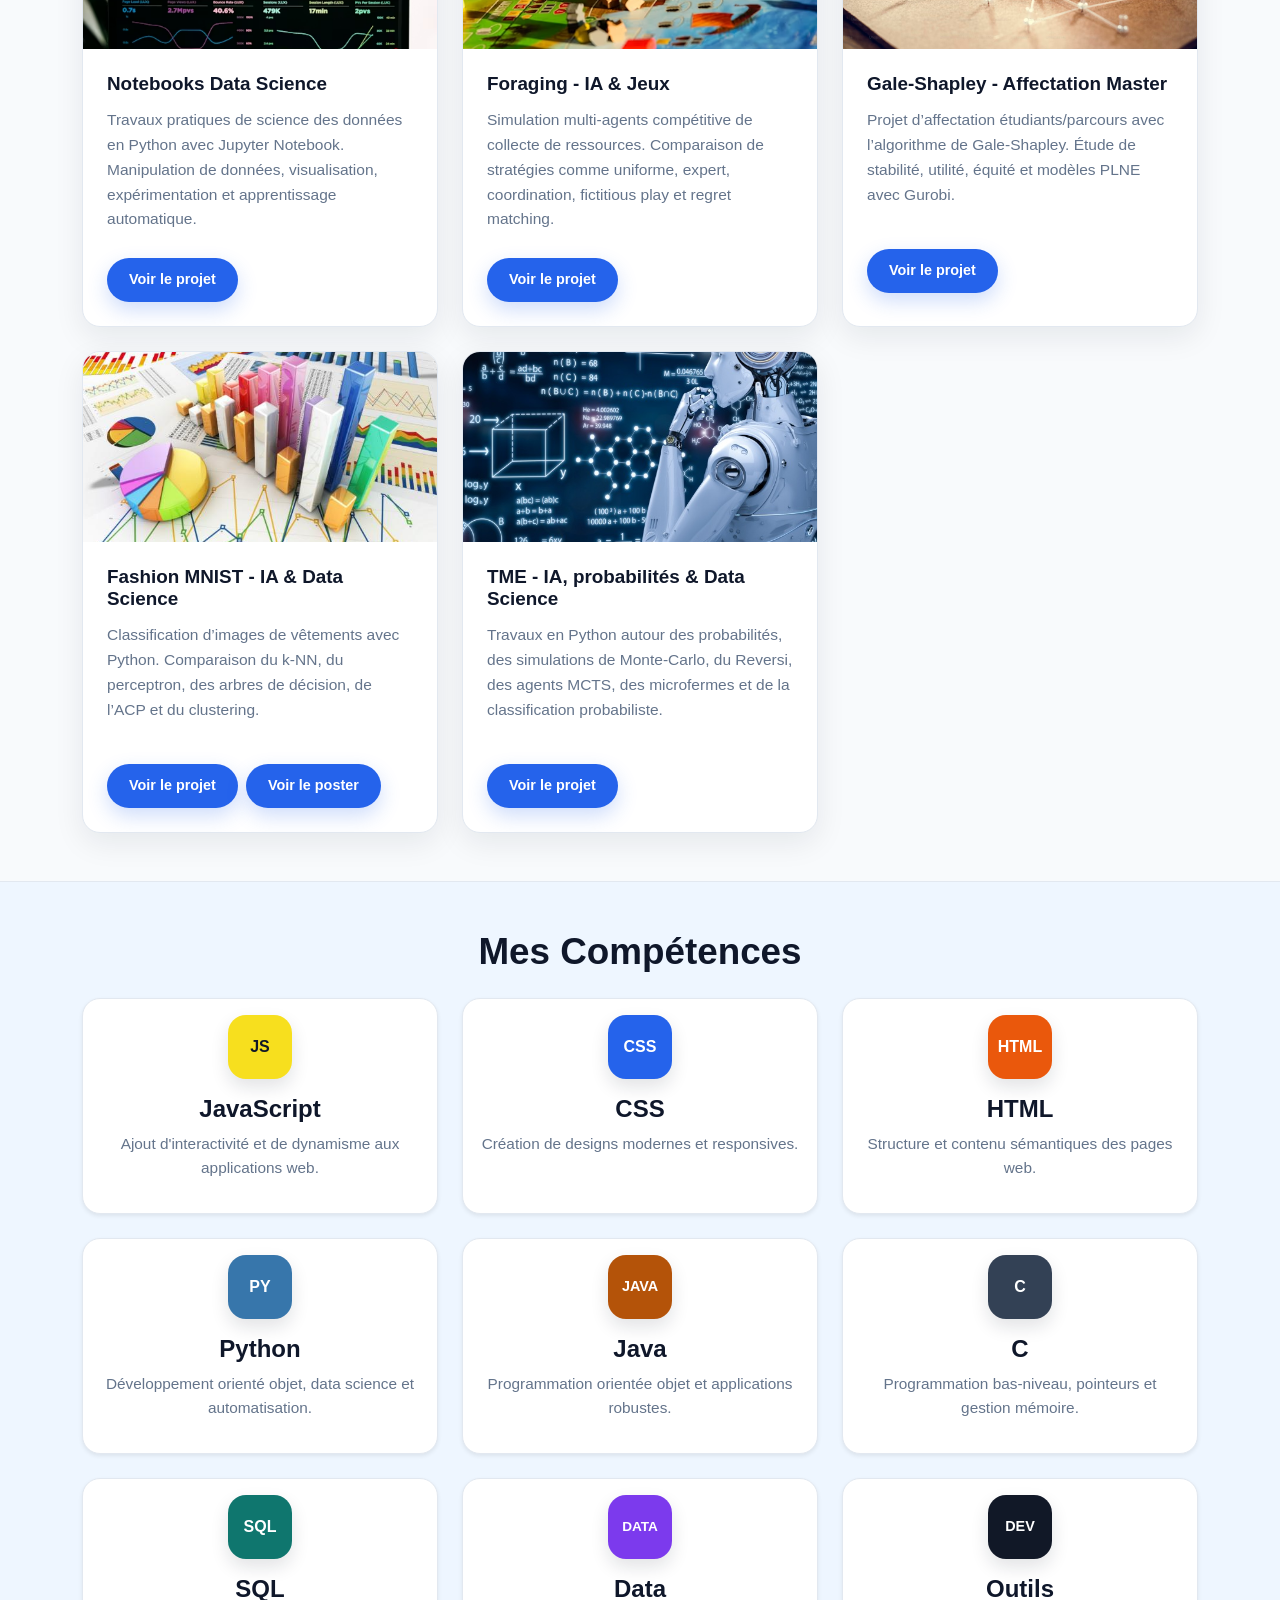
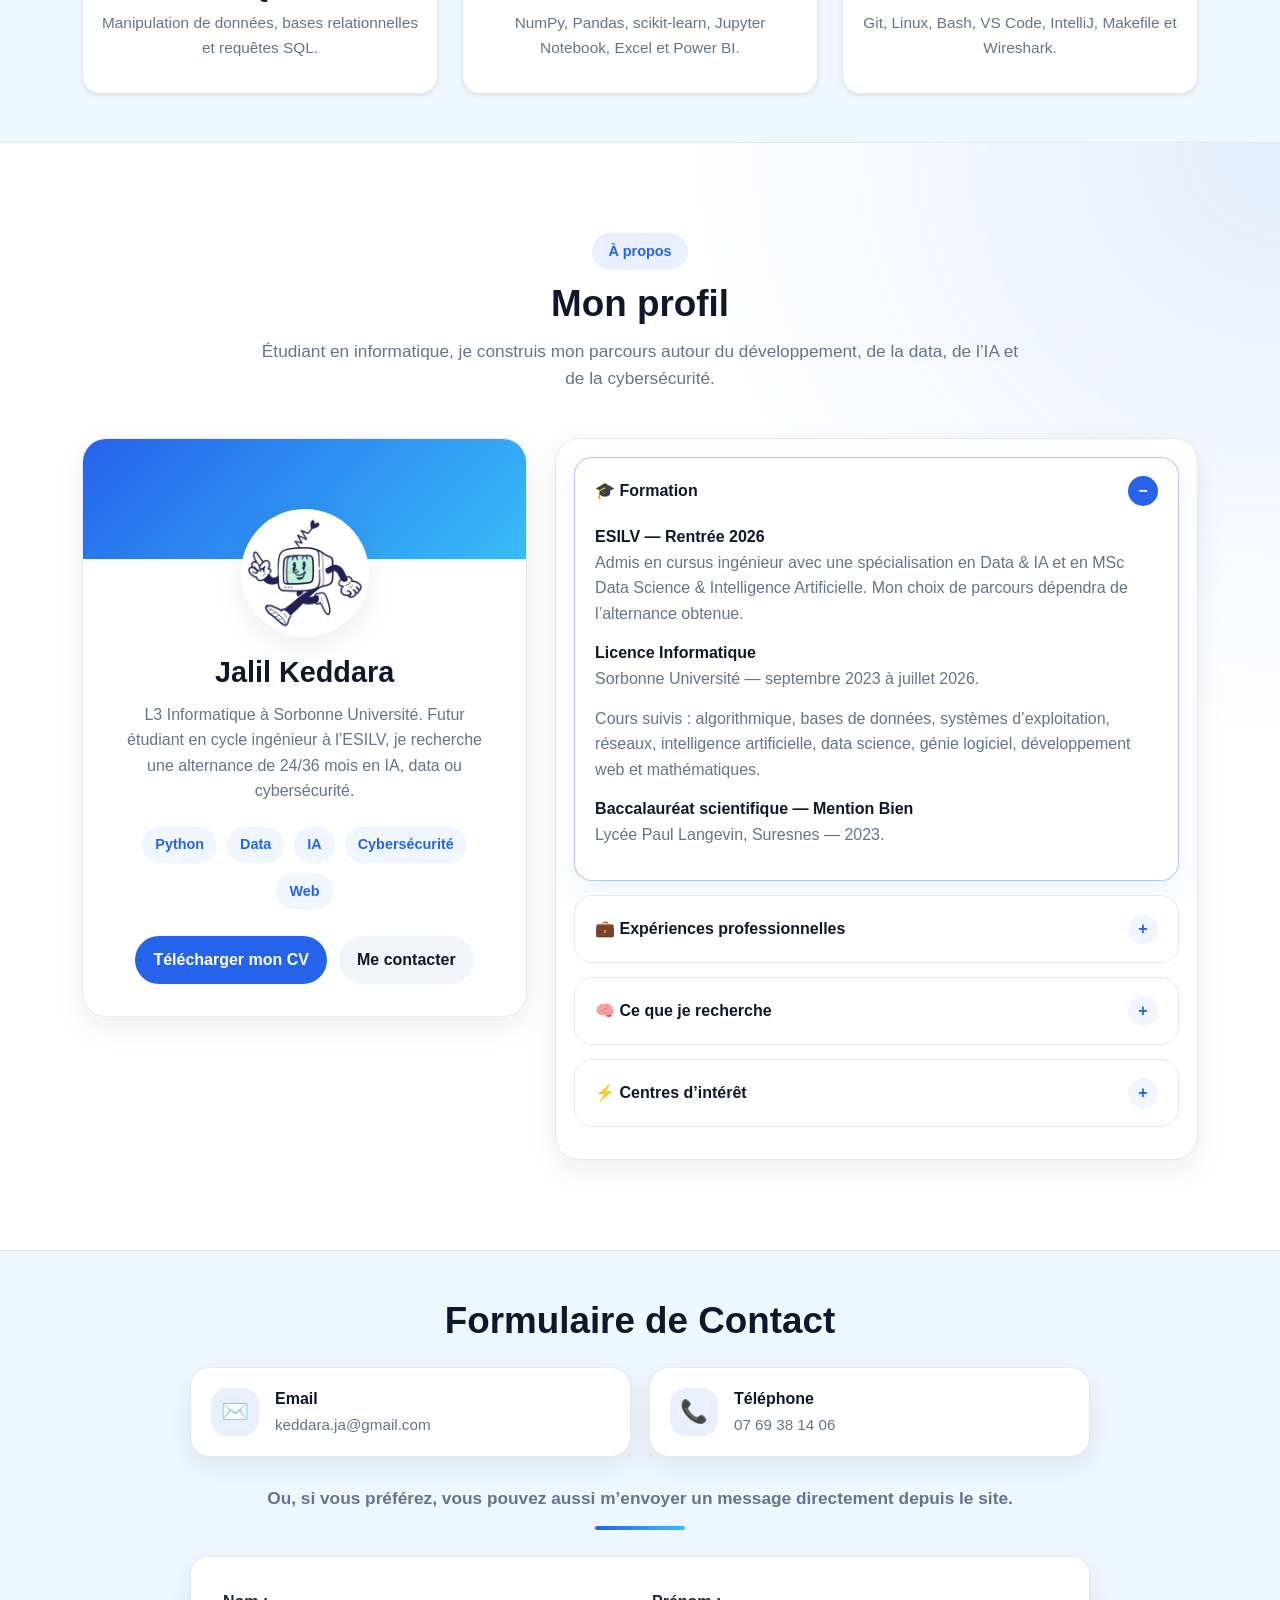
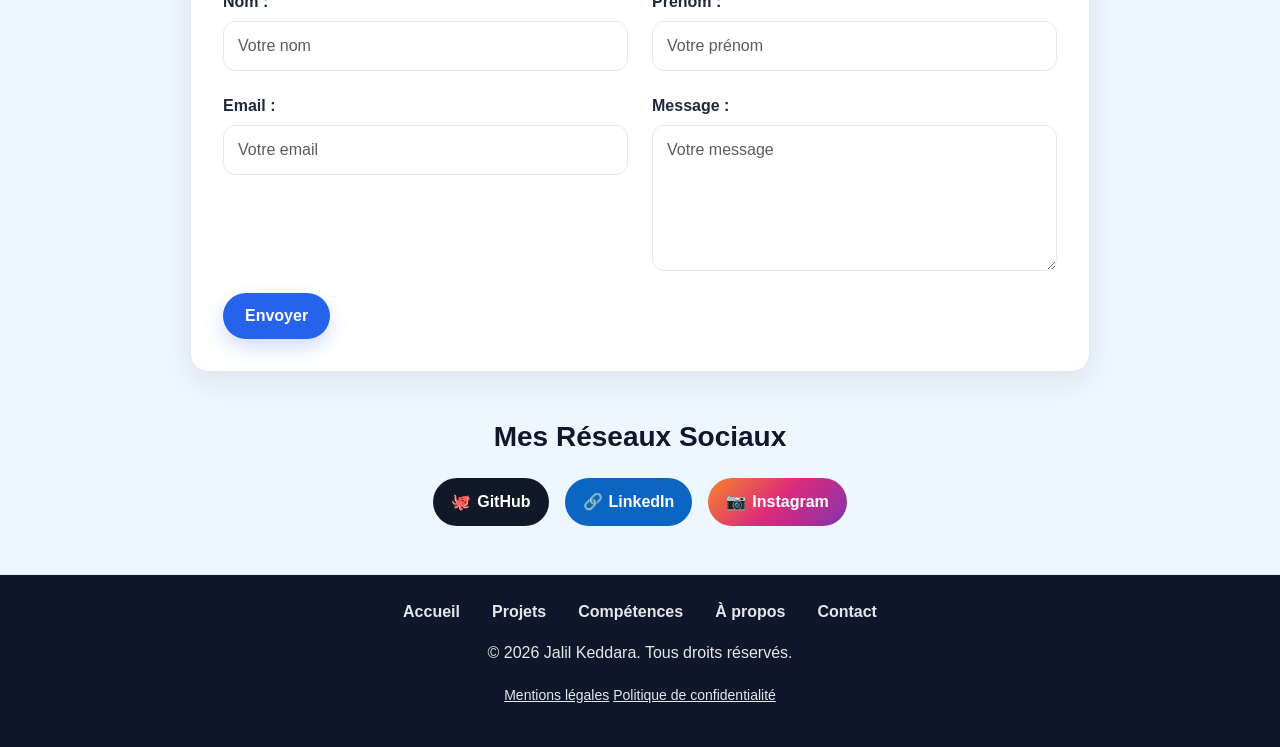
==== commit 6867200f: "Update index.html" ====
--- a/index.html
+++ b/index.html
@@ -437,7 +437,7 @@
 
                 <p class="about-short">
                     L3 Informatique à Sorbonne Université. Futur étudiant en cycle ingénieur à l’ESILV,
-                    je recherche une alternance de 36 mois en IA, data ou cybersécurité.
+                    je recherche une alternance de 24/36 mois en IA, data ou cybersécurité.
                 </p>
 
                 <div class="about-tags">
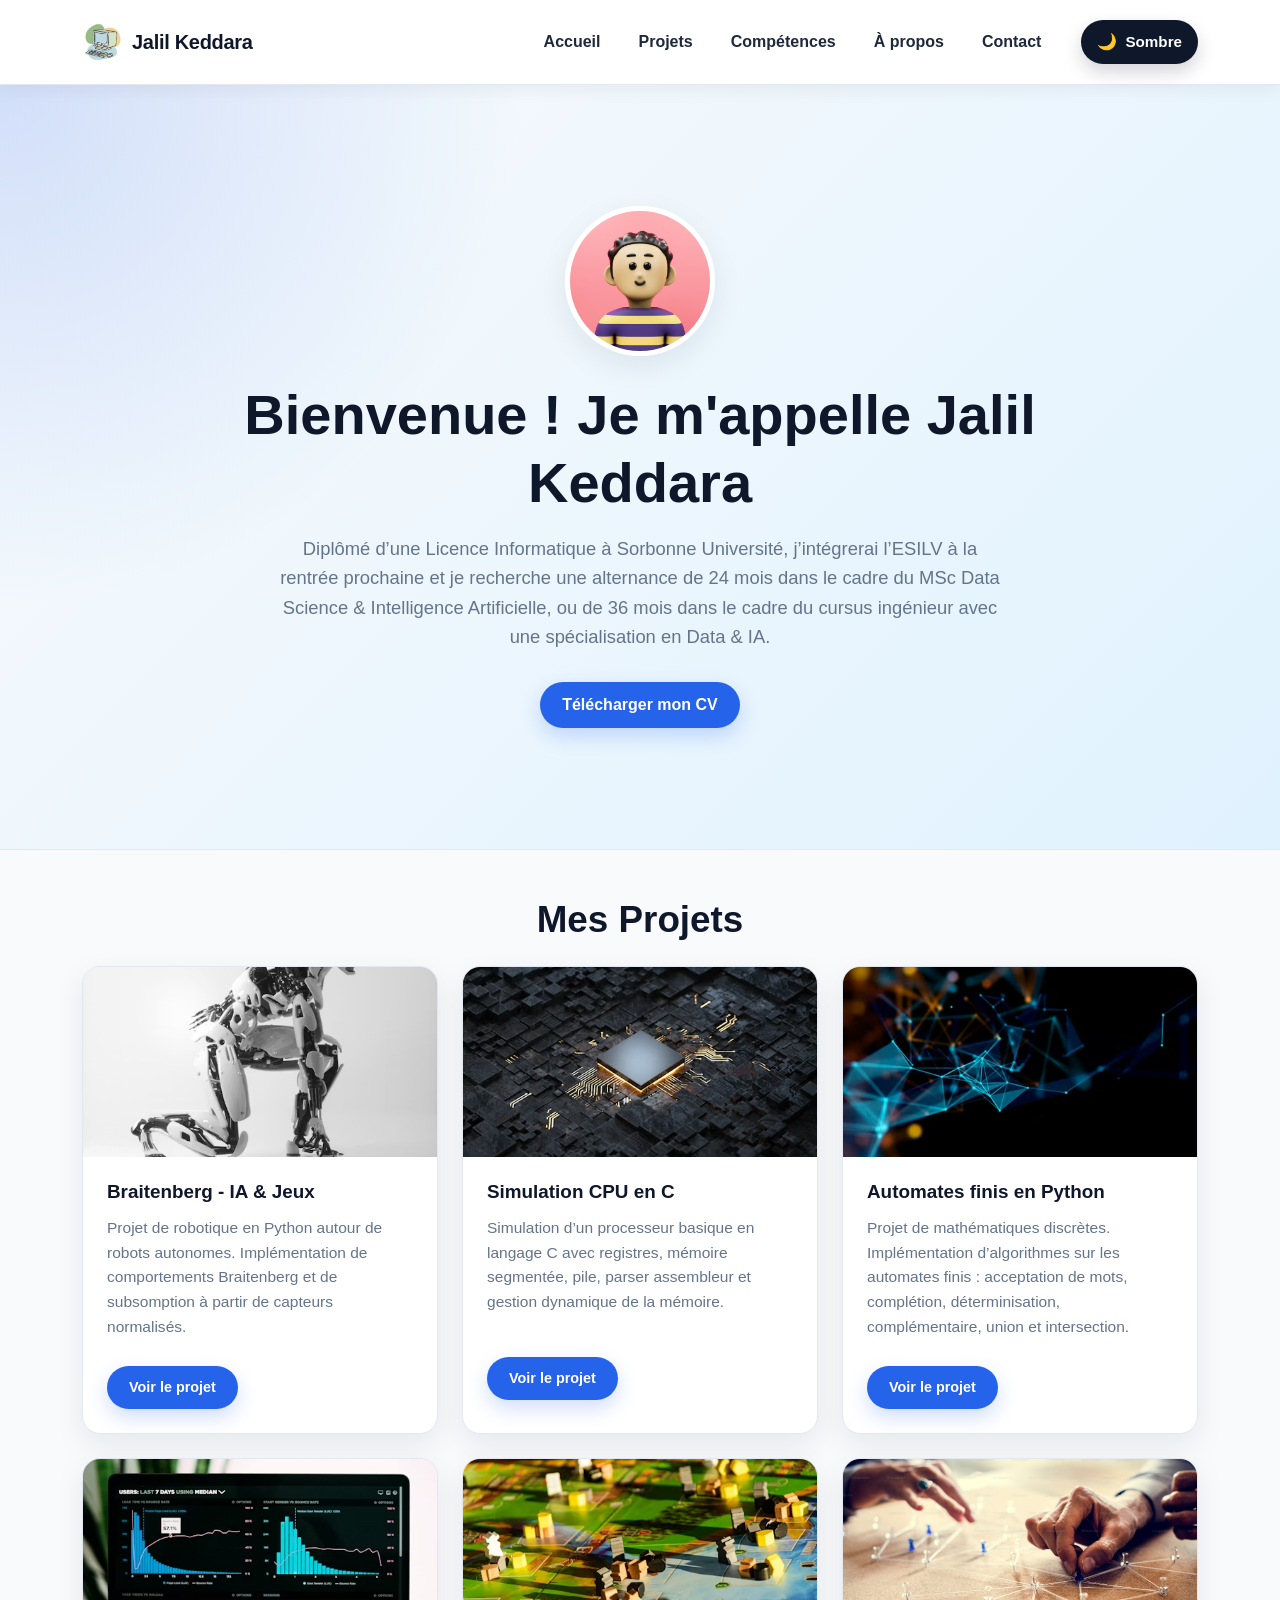
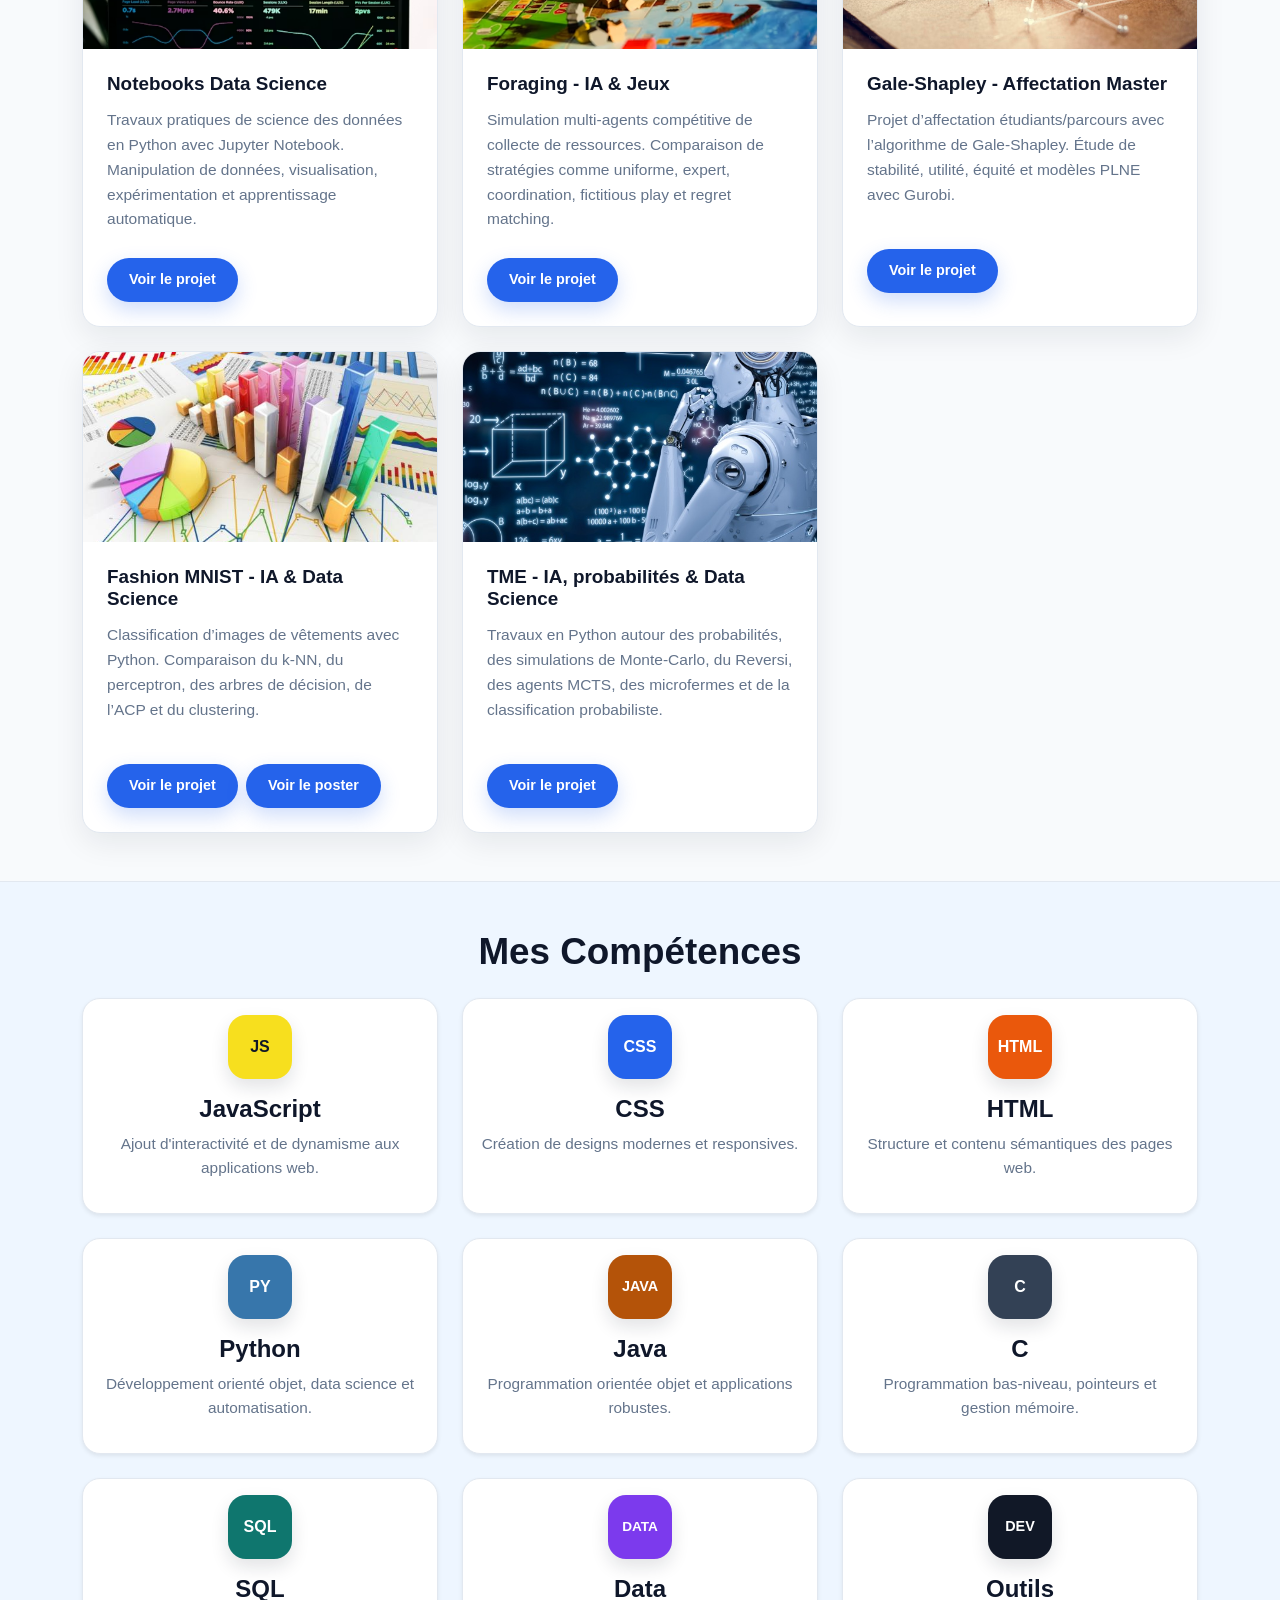
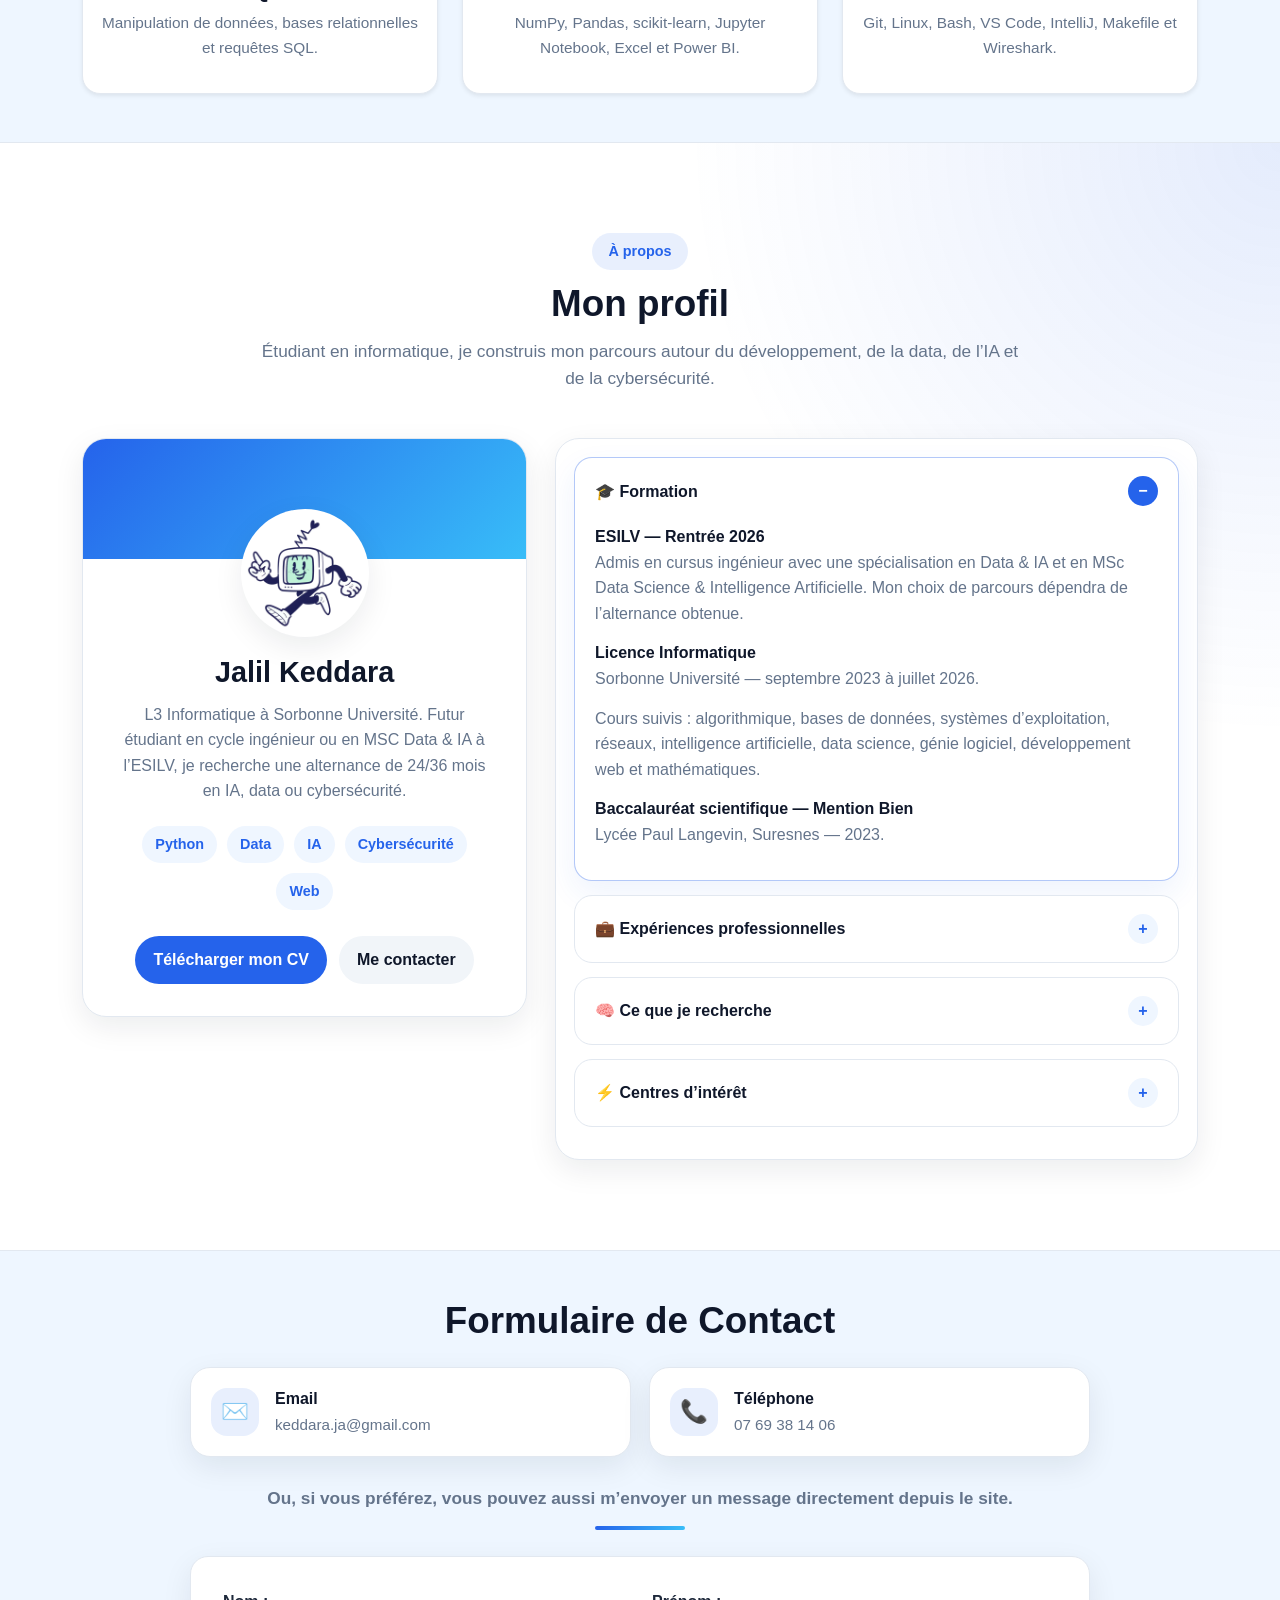
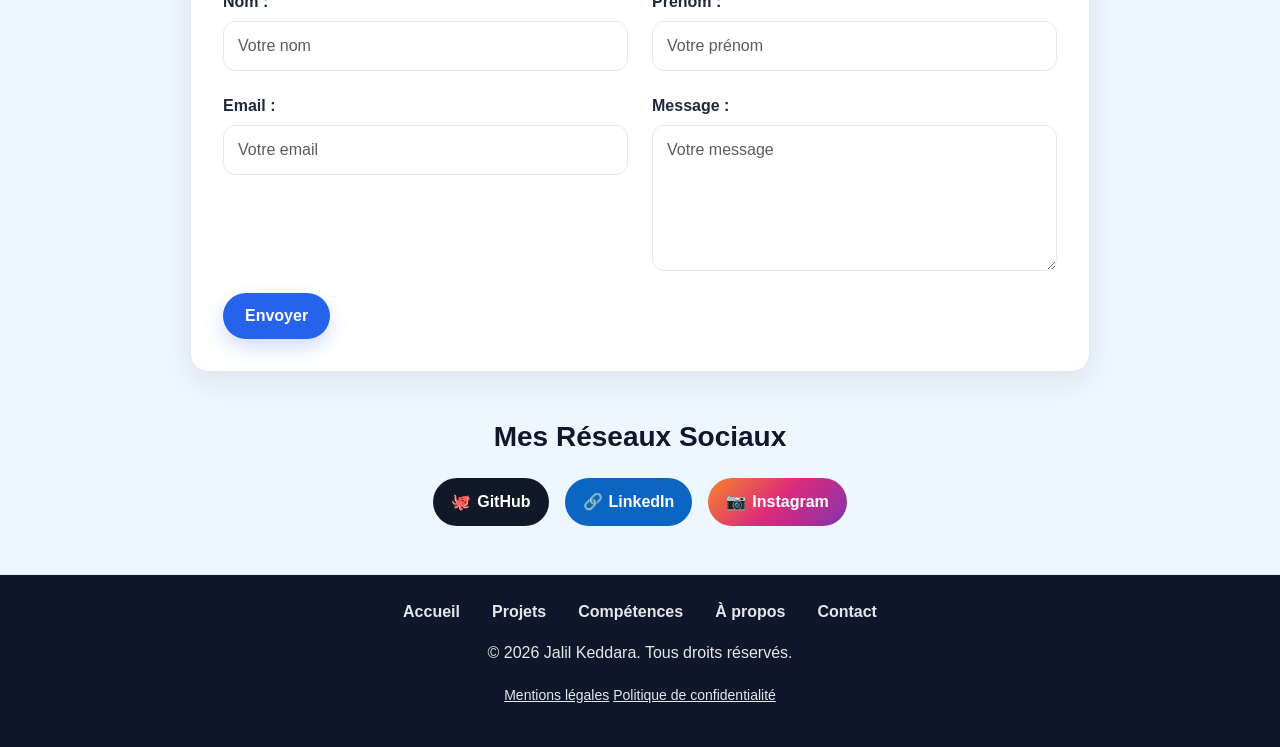
==== commit 17a3fdd9: "Update index.html" ====
--- a/index.html
+++ b/index.html
@@ -436,7 +436,7 @@
                 <h3>Jalil Keddara</h3>
 
                 <p class="about-short">
-                    L3 Informatique à Sorbonne Université. Futur étudiant en cycle ingénieur à l’ESILV,
+                    L3 Informatique à Sorbonne Université. Futur étudiant en cycle ingénieur ou en MSC Data & IA à l’ESILV,
                     je recherche une alternance de 24/36 mois en IA, data ou cybersécurité.
                 </p>
 
